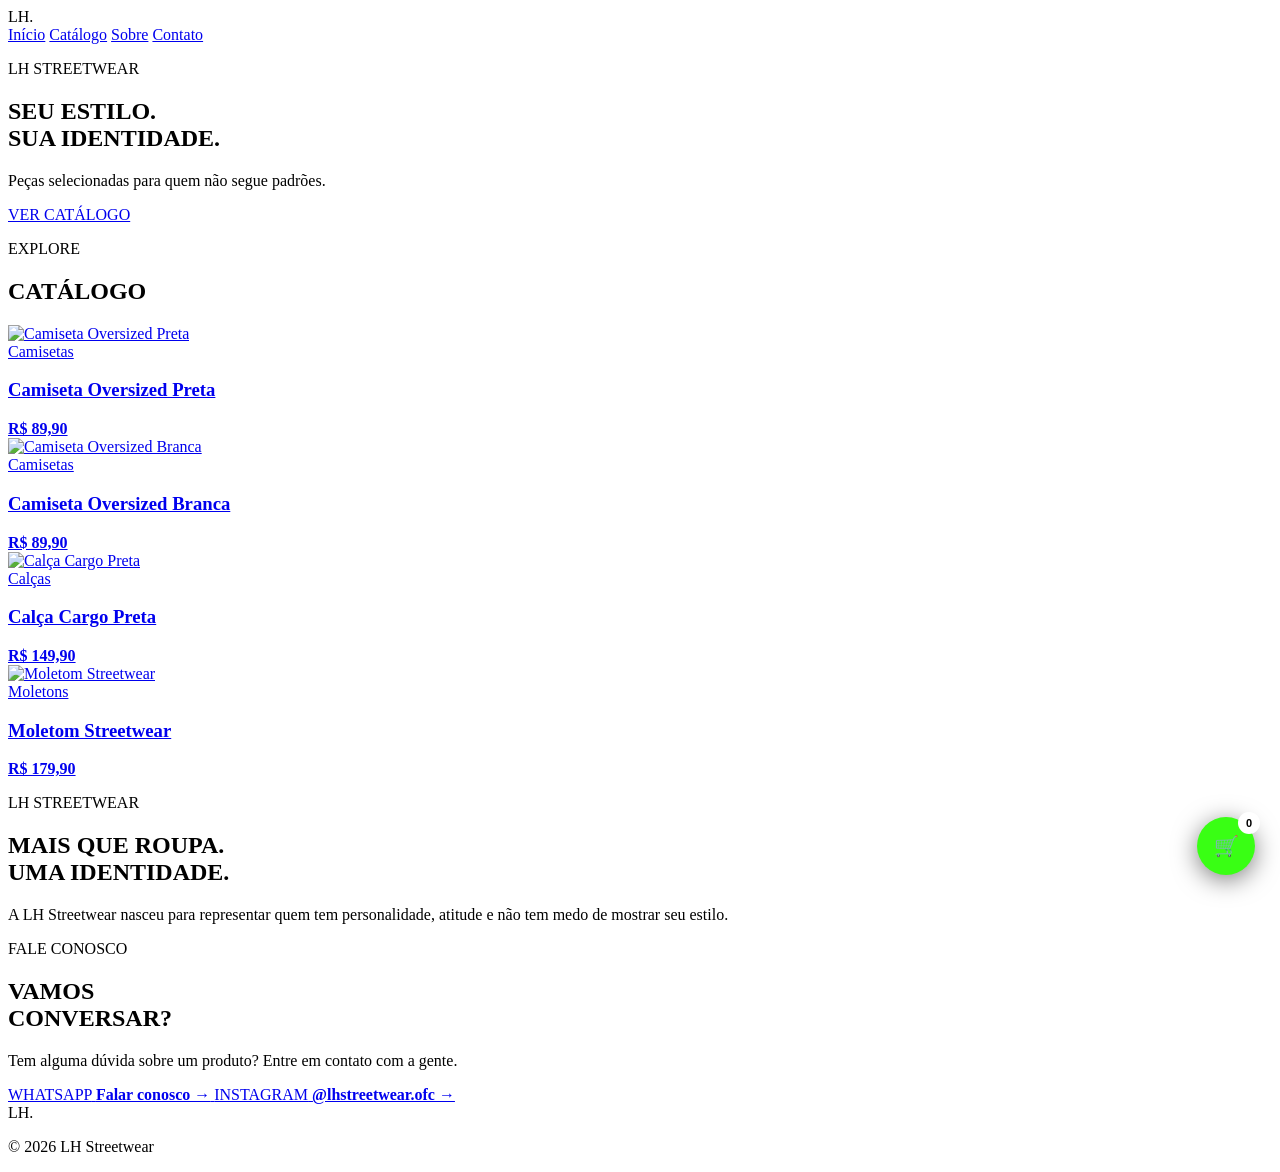
==== index.html @ bffe22a0 "feat: cria catalogo LH Streetwear" ====
<!DOCTYPE html>
<html lang="pt-BR">

<head>
    <meta charset="UTF-8">
    <meta name="viewport" content="width=device-width, initial-scale=1.0">

    <title>LH Streetwear</title>

    <link rel="stylesheet" href="css/style.css">
</head>

<body>

    <header class="header">

        <div class="logo">
            LH<span>.</span>
        </div>

        <nav class="menu">
            <a href="index.html">Início</a>
            <a href="#catalogo">Catálogo</a>
            <a href="#sobre">Sobre</a>
            <a href="#contato">Contato</a>
        </nav>

    </header>


    <main>

        <!-- HERO -->
        <section class="hero">

            <div class="hero-content">

                <p class="hero-subtitle">LH STREETWEAR</p>

                <h1>
                    SEU ESTILO.<br>
                    SUA IDENTIDADE.
                </h1>

                <p>
                    Peças selecionadas para quem não segue padrões.
                </p>

                <a href="#catalogo" class="btn">
                    VER CATÁLOGO
                </a>

            </div>

        </section>


        <!-- CATÁLOGO -->
        <section id="catalogo" class="catalogo">

            <div class="section-title">
                <p>EXPLORE</p>
                <h2>CATÁLOGO</h2>
            </div>

            <div id="produtos" class="produtos">
                <!-- Os produtos serão carregados pelo JavaScript -->
            </div>

        </section>


        <!-- SOBRE -->
        <section id="sobre" class="sobre">

            <div class="sobre-content">

                <p>LH STREETWEAR</p>

                <h2>
                    MAIS QUE ROUPA.<br>
                    UMA IDENTIDADE.
                </h2>

                <p>
                    A LH Streetwear nasceu para representar quem
                    tem personalidade, atitude e não tem medo de
                    mostrar seu estilo.
                </p>

            </div>

        </section>

    </main>

<!-- CONTATO -->

<section id="contato" class="contato">

    <div class="contato-content">

        <div class="contato-texto">

            <p class="contato-label">FALE CONOSCO</p>

            <h2>
                VAMOS<br>
                CONVERSAR?
            </h2>

            <p>
                Tem alguma dúvida sobre um produto?
                Entre em contato com a gente.
            </p>

        </div>


       <div class="contato-links">

    <a
        href="https://wa.me/5511987524040"
        target="_blank"
        class="contato-item"
    >
        <span>WHATSAPP</span>
        <strong>Falar conosco →</strong>
    </a>

    <a
        href="https://instagram.com/lhstreetwear.ofc"
        target="_blank"
        class="contato-item"
    >
        <span>INSTAGRAM</span>
        <strong>@lhstreetwear.ofc →</strong>
    </a>

    </a>

</div>

    </div>

</section>


<!-- FOOTER -->

<footer class="footer">

    <div class="footer-logo">
        LH<span>.</span>
    </div>

    <p>
        © 2026 LH Streetwear
    </p>

</footer>


    <script src="js/script.js"></script>

</body>

</html>
---- css/style.css ----
/* =========================
   CARRINHO
========================= */

.botao-carrinho {
    position: fixed;

    right: 25px;
    bottom: 25px;

    width: 58px;
    height: 58px;

    border: none;

    background: #39ff14;
    color: #000;

    border-radius: 50%;

    font-size: 20px;

    cursor: pointer;

    z-index: 2000;

    box-shadow: 0 5px 25px rgba(0, 0, 0, 0.5);

    transition: 0.3s;
}

.botao-carrinho:hover {
    transform: scale(1.08);
    background: #fff;
}

#contador-carrinho {
    position: absolute;

    top: -5px;
    right: -5px;

    width: 22px;
    height: 22px;

    display: flex;
    align-items: center;
    justify-content: center;

    background: #fff;
    color: #000;

    border-radius: 50%;

    font-size: 11px;
    font-weight: 900;
}


/* OVERLAY */

.carrinho-overlay {
    position: fixed;

    inset: 0;

    background: rgba(0, 0, 0, 0.75);

    opacity: 0;
    visibility: hidden;

    transition: 0.3s;

    z-index: 3000;
}

.carrinho-overlay.ativo {
    opacity: 1;
    visibility: visible;
}


/* CARRINHO */

.carrinho {
    position: absolute;

    top: 0;
    right: 0;

    width: 430px;
    max-width: 100%;

    height: 100%;

    background: #0b0b0b;

    border-left: 1px solid #222;

    display: flex;
    flex-direction: column;

    transform: translateX(100%);

    transition: 0.35s;
}

.carrinho-overlay.ativo .carrinho {
    transform: translateX(0);
}


/* HEADER */

.carrinho-header {
    padding: 25px;

    display: flex;
    align-items: flex-start;
    justify-content: space-between;

    border-bottom: 1px solid #222;
}

.carrinho-label {
    color: #39ff14;

    font-size: 9px;
    font-weight: 800;

    letter-spacing: 2px;
}

.carrinho-header h2 {
    margin-top: 5px;

    font-size: 25px;

    letter-spacing: -1px;
}

.fechar-carrinho {
    width: 35px;
    height: 35px;

    border: 1px solid #333;

    background: transparent;
    color: #fff;

    font-size: 25px;

    cursor: pointer;

    transition: 0.3s;
}

.fechar-carrinho:hover {
    background: #39ff14;
    color: #000;
}


/* ITENS */

.carrinho-itens {
    flex: 1;

    overflow-y: auto;

    padding: 20px;
}

.item-carrinho {
    position: relative;

    display: flex;

    gap: 15px;

    padding: 15px 0;

    border-bottom: 1px solid #222;
}

.item-carrinho img {
    width: 80px;
    height: 80px;

    object-fit: cover;

    background: #151515;
}

.item-carrinho-info {
    flex: 1;
}

.item-carrinho-info h3 {
    font-size: 13px;

    margin-bottom: 6px;

    padding-right: 20px;
}

.item-carrinho-info span {
    display: block;

    color: #777;

    font-size: 11px;

    margin-bottom: 7px;
}

.item-carrinho-info strong {
    font-size: 13px;
}


/* QUANTIDADE */

.controle-quantidade {
    display: flex;

    align-items: center;

    gap: 12px;

    margin-top: 12px;
}

.controle-quantidade button {
    width: 25px;
    height: 25px;

    border: 1px solid #333;

    background: transparent;
    color: #fff;

    cursor: pointer;
}

.controle-quantidade button:hover {
    border-color: #39ff14;
    color: #39ff14;
}

.controle-quantidade span {
    margin: 0;

    color: #fff;
}


/* REMOVER */

.remover-item {
    position: absolute;

    top: 15px;
    right: 0;

    border: none;

    background: transparent;
    color: #666;

    font-size: 20px;

    cursor: pointer;
}

.remover-item:hover {
    color: #ff4444;
}


/* VAZIO */

.carrinho-vazio {
    height: 100%;

    display: flex;

    flex-direction: column;

    justify-content: center;
    align-items: center;

    text-align: center;
}

.carrinho-vazio-icon {
    font-size: 40px;

    margin-bottom: 20px;
}

.carrinho-vazio h3 {
    font-size: 18px;

    margin-bottom: 10px;
}

.carrinho-vazio p {
    color: #777;

    font-size: 13px;
}


/* FOOTER */

.carrinho-footer {
    padding: 20px;

    border-top: 1px solid #222;
}

.carrinho-total {
    display: flex;

    justify-content: space-between;
    align-items: center;

    margin-bottom: 18px;
}

.carrinho-total span {
    color: #777;

    font-size: 10px;
    font-weight: 800;

    letter-spacing: 2px;
}

.carrinho-total strong {
    font-size: 20px;
}


/* BOTÃO FINALIZAR */

.btn-finalizar {
    width: 100%;

    border: none;

    cursor: pointer;

    font-family: inherit;
}

.limpar-carrinho {
    width: 100%;

    margin-top: 12px;

    padding: 10px;

    border: none;

    background: transparent;
    color: #666;

    font-size: 11px;

    cursor: pointer;
}

.limpar-carrinho:hover {
    color: #fff;
}


/* =========================
   SELEÇÃO DE PRODUTO
========================= */

.selecao-produto {
    margin-bottom: 25px;
}

.selecao-produto label {
    display: block;

    margin-bottom: 10px;

    color: #777;

    font-size: 10px;
    font-weight: 800;

    letter-spacing: 2px;
}

.tamanhos {
    display: flex;

    gap: 8px;

    margin-bottom: 25px;
}

.tamanho {
    width: 48px;
    height: 45px;

    border: 1px solid #333;

    background: transparent;
    color: #fff;

    font-family: inherit;
    font-weight: 700;

    cursor: pointer;

    transition: 0.3s;
}

.tamanho:hover,
.tamanho.selecionado {
    background: #39ff14;
    border-color: #39ff14;

    color: #000;
}


/* QUANTIDADE DO PRODUTO */

.quantidade-produto {
    display: flex;

    align-items: center;

    width: fit-content;

    border: 1px solid #333;
}

.quantidade-produto button {
    width: 40px;
    height: 40px;

    border: none;

    background: transparent;
    color: #fff;

    font-size: 18px;

    cursor: pointer;
}

.quantidade-produto button:hover {
    color: #39ff14;
}

.quantidade-produto span {
    width: 40px;

    text-align: center;

    font-size: 14px;
}


/* COMPRAR AGORA */

.btn-comprar-agora {
    width: 100%;

    margin-top: 10px;

    padding: 15px;

    border: 1px solid #333;

    background: transparent;
    color: #fff;

    font-family: inherit;

    font-size: 11px;
    font-weight: 800;

    letter-spacing: 1px;

    cursor: pointer;

    transition: 0.3s;
}

.btn-comprar-agora:hover {
    border-color: #39ff14;

    color: #39ff14;
}


/* =========================
   CARRINHO CELULAR
========================= */

@media (max-width: 700px) {

    .botao-carrinho {
        right: 18px;
        bottom: 18px;
    }

    .carrinho {
        width: 100%;
    }

    .carrinho-header {
        padding: 20px;
    }

    .carrinho-itens {
        padding: 15px;
    }

    .carrinho-footer {
        padding: 15px;
    }

}
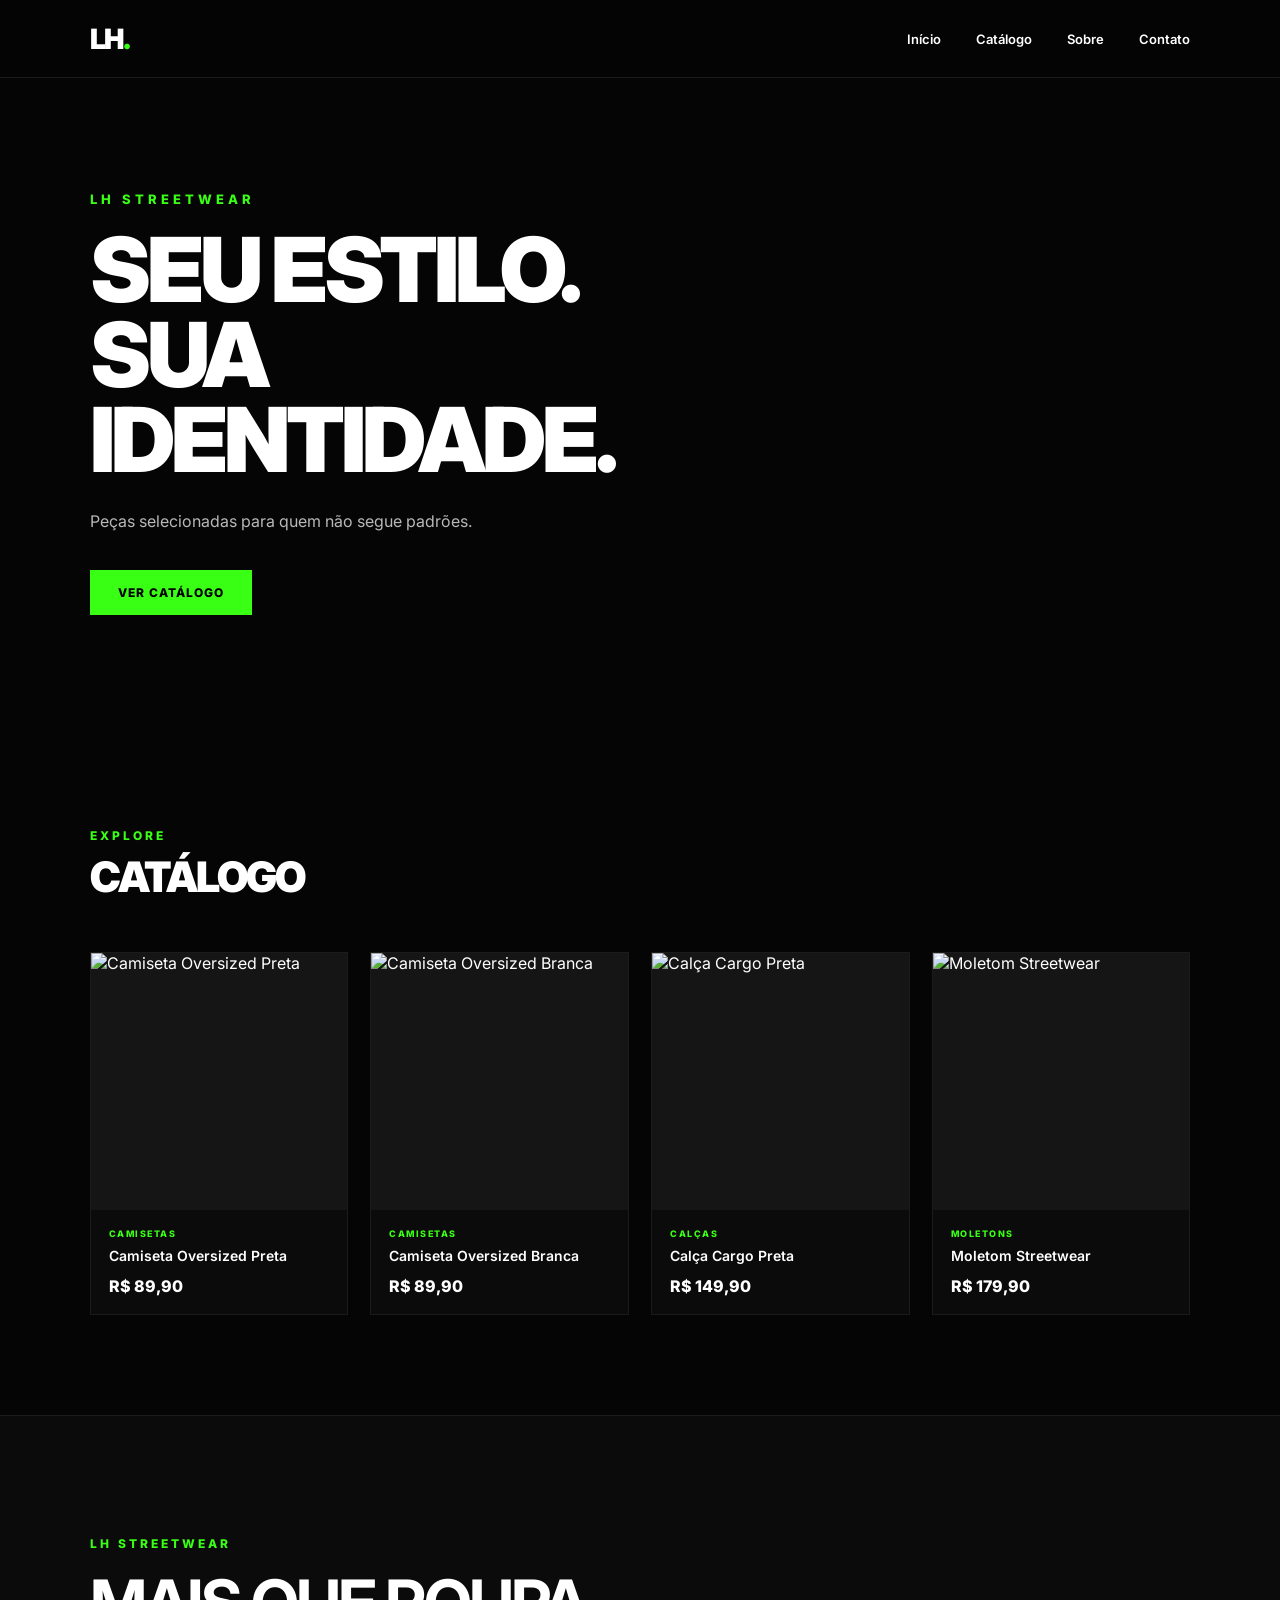
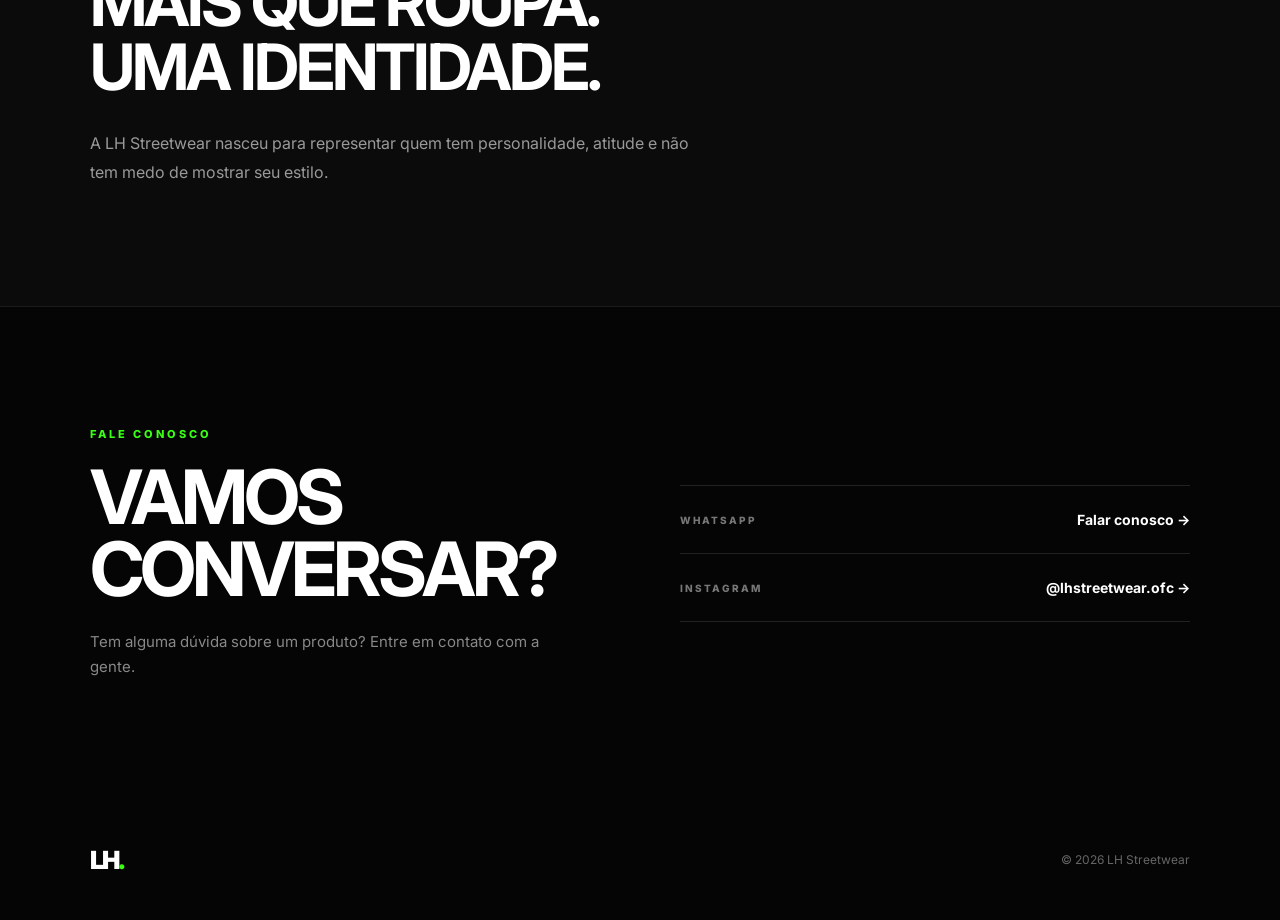
==== commit b52448fe: "feat: restaura estilos e scripts do catalogo" ====
--- a/index.html
+++ b/index.html
@@ -137,8 +137,6 @@
         <strong>@lhstreetwear.ofc →</strong>
     </a>
 
-    </a>
-
 </div>
 
     </div>
--- a/css/style.css
+++ b/css/style.css
@@ -1,534 +1,913 @@
-/* =========================
-   CARRINHO
-========================= */
-
-.botao-carrinho {
-    position: fixed;
-
-    right: 25px;
-    bottom: 25px;
-
-    width: 58px;
-    height: 58px;
-
-    border: none;
+@import url('https://fonts.googleapis.com/css2?family=Inter:wght@400;500;600;700;800;900&display=swap');
+
+* {
+    margin: 0;
+    padding: 0;
+    box-sizing: border-box;
+}
+
+html {
+    scroll-behavior: smooth;
+}
+
+body {
+    font-family: 'Inter', sans-serif;
+    background: #050505;
+    color: #fff;
+    overflow-x: hidden;
+}
+
+a {
+    text-decoration: none;
+    color: inherit;
+}
+
+/* =========================
+   HEADER
+========================= */
+
+.header {
+    width: 100%;
+    height: 78px;
+    padding: 0 7%;
+
+    display: flex;
+    align-items: center;
+    justify-content: space-between;
+
+    background: rgba(5, 5, 5, 0.96);
+    border-bottom: 1px solid #1b1b1b;
+
+    position: sticky;
+    top: 0;
+    z-index: 1000;
+}
+
+.logo {
+    font-size: 28px;
+    font-weight: 900;
+    letter-spacing: -2px;
+}
+
+.logo span,
+.footer-logo span {
+    color: #39ff14;
+}
+
+.menu {
+    display: flex;
+    align-items: center;
+    gap: 35px;
+}
+
+.menu a {
+    position: relative;
+
+    color: #fff;
+    font-size: 13px;
+    font-weight: 600;
+
+    transition: 0.3s;
+}
+
+.menu a::after {
+    content: "";
+
+    position: absolute;
+    left: 0;
+    bottom: -7px;
+
+    width: 0;
+    height: 2px;
+
+    background: #39ff14;
+
+    transition: 0.3s;
+}
+
+.menu a:hover {
+    color: #39ff14;
+}
+
+.menu a:hover::after {
+    width: 100%;
+}
+
+/* =========================
+   HERO
+========================= */
+
+.hero {
+    min-height: 650px;
+
+    display: flex;
+    align-items: center;
+
+    padding: 80px 7%;
+
+    background:
+        linear-gradient(
+            90deg,
+            #050505 0%,
+            rgba(5, 5, 5, 0.9) 40%,
+            rgba(5, 5, 5, 0.35) 100%
+        ),
+        url("../imagens/banner.jpg");
+
+    background-size: cover;
+    background-position: center;
+}
+
+.hero-content {
+    max-width: 680px;
+}
+
+.hero-subtitle {
+    color: #39ff14;
+
+    font-size: 13px;
+    font-weight: 800;
+
+    letter-spacing: 4px;
+
+    margin-bottom: 20px;
+}
+
+.hero h1 {
+    font-size: clamp(45px, 7vw, 90px);
+
+    line-height: 0.95;
+
+    font-weight: 900;
+
+    letter-spacing: -4px;
+
+    margin-bottom: 25px;
+}
+
+.hero-content > p:not(.hero-subtitle) {
+    max-width: 500px;
+
+    color: #b8b8b8;
+
+    font-size: 16px;
+    line-height: 1.7;
+
+    margin-bottom: 35px;
+}
+
+/* =========================
+   BOTÃO
+========================= */
+
+.btn {
+    display: inline-block;
+
+    padding: 15px 28px;
 
     background: #39ff14;
     color: #000;
 
-    border-radius: 50%;
-
-    font-size: 20px;
-
-    cursor: pointer;
-
-    z-index: 2000;
-
-    box-shadow: 0 5px 25px rgba(0, 0, 0, 0.5);
+    font-size: 12px;
+    font-weight: 800;
+
+    letter-spacing: 1px;
 
     transition: 0.3s;
 }
 
-.botao-carrinho:hover {
-    transform: scale(1.08);
+.btn:hover {
     background: #fff;
-}
-
-#contador-carrinho {
-    position: absolute;
-
-    top: -5px;
-    right: -5px;
-
-    width: 22px;
-    height: 22px;
+    transform: translateY(-2px);
+}
+
+/* =========================
+   CATÁLOGO
+========================= */
+
+.catalogo {
+    padding: 100px 7%;
+}
+
+.section-title {
+    margin-bottom: 50px;
+}
+
+.section-title p {
+    color: #39ff14;
+
+    font-size: 12px;
+    font-weight: 800;
+
+    letter-spacing: 3px;
+
+    margin-bottom: 8px;
+}
+
+.section-title h2 {
+    font-size: 42px;
+
+    font-weight: 900;
+
+    letter-spacing: -2px;
+}
+
+.produtos {
+    display: grid;
+
+    grid-template-columns: repeat(4, 1fr);
+
+    gap: 22px;
+}
+
+/* =========================
+   SOBRE
+========================= */
+
+.sobre {
+    padding: 120px 7%;
+
+    background: #0b0b0b;
+
+    border-top: 1px solid #1b1b1b;
+    border-bottom: 1px solid #1b1b1b;
+}
+
+.sobre-content {
+    max-width: 750px;
+}
+
+.sobre-content > p:first-child {
+    color: #39ff14;
+
+    font-size: 12px;
+    font-weight: 800;
+
+    letter-spacing: 3px;
+
+    margin-bottom: 20px;
+}
+
+.sobre h2 {
+    font-size: clamp(35px, 5vw, 65px);
+
+    line-height: 1;
+
+    letter-spacing: -3px;
+
+    margin-bottom: 30px;
+}
+
+.sobre-content > p:last-child {
+    max-width: 600px;
+
+    color: #999;
+
+    font-size: 16px;
+    line-height: 1.8;
+}
+
+/* =========================
+   FOOTER
+========================= */
+
+.footer {
+    padding: 45px 7%;
 
     display: flex;
     align-items: center;
-    justify-content: center;
-
-    background: #fff;
-    color: #000;
-
-    border-radius: 50%;
-
-    font-size: 11px;
+    justify-content: space-between;
+
+    background: #050505;
+}
+
+.footer-logo {
+    font-size: 25px;
     font-weight: 900;
-}
-
-
-/* OVERLAY */
-
-.carrinho-overlay {
-    position: fixed;
-
-    inset: 0;
-
-    background: rgba(0, 0, 0, 0.75);
-
-    opacity: 0;
-    visibility: hidden;
+    letter-spacing: -2px;
+}
+
+.footer p {
+    color: #666;
+
+    font-size: 12px;
+}
+
+/* =========================
+   TABLET
+========================= */
+
+@media (max-width: 1000px) {
+
+    .header {
+        padding: 0 5%;
+    }
+
+    .hero {
+        padding: 80px 5%;
+    }
+
+    .catalogo {
+        padding: 80px 5%;
+    }
+
+    .produtos {
+        grid-template-columns: repeat(3, 1fr);
+    }
+
+    .sobre {
+        padding: 90px 5%;
+    }
+
+    .footer {
+        padding: 40px 5%;
+    }
+}
+
+/* =========================
+   CELULAR
+========================= */
+
+@media (max-width: 700px) {
+
+    /* HEADER */
+
+    .header {
+        height: auto;
+        min-height: 70px;
+
+        padding: 18px 5%;
+
+        flex-direction: column;
+        gap: 15px;
+    }
+
+    .logo {
+        font-size: 25px;
+    }
+
+    .menu {
+        width: 100%;
+
+        justify-content: center;
+
+        gap: 20px;
+    }
+
+    .menu a {
+        font-size: 11px;
+    }
+
+    /* HERO */
+
+    .hero {
+        min-height: 600px;
+
+        padding: 70px 6%;
+
+        background:
+            linear-gradient(
+                90deg,
+                rgba(5, 5, 5, 0.92),
+                rgba(5, 5, 5, 0.65)
+            ),
+            url("../imagens/banner.jpg");
+
+        background-position: center;
+    }
+
+    .hero-content {
+        width: 100%;
+    }
+
+    .hero-subtitle {
+        font-size: 11px;
+
+        letter-spacing: 3px;
+    }
+
+    .hero h1 {
+        font-size: clamp(42px, 13vw, 65px);
+
+        letter-spacing: -3px;
+    }
+
+    .hero-content > p:not(.hero-subtitle) {
+        font-size: 14px;
+
+        line-height: 1.6;
+    }
+
+    .btn {
+        width: 100%;
+
+        text-align: center;
+
+        padding: 17px 20px;
+    }
+
+    /* CATÁLOGO */
+
+    .catalogo {
+        padding: 70px 5%;
+    }
+
+    .section-title {
+        margin-bottom: 30px;
+    }
+
+    .section-title h2 {
+        font-size: 34px;
+    }
+
+    .produtos {
+        grid-template-columns: repeat(2, 1fr);
+
+        gap: 12px;
+    }
+
+    /* SOBRE */
+
+    .sobre {
+        padding: 80px 6%;
+    }
+
+    .sobre h2 {
+        font-size: 38px;
+
+        letter-spacing: -2px;
+    }
+
+    .sobre-content > p:last-child {
+        font-size: 14px;
+    }
+
+    /* FOOTER */
+
+    .footer {
+        padding: 35px 5%;
+
+        flex-direction: column;
+
+        gap: 15px;
+
+        text-align: center;
+    }
+}
+
+/* =========================
+   CELULAR PEQUENO
+========================= */
+
+@media (max-width: 400px) {
+
+    .header {
+        padding: 15px 4%;
+    }
+
+    .menu {
+        gap: 12px;
+    }
+
+    .menu a {
+        font-size: 9px;
+    }
+
+    .hero {
+        min-height: 560px;
+
+        padding: 60px 5%;
+    }
+
+    .hero h1 {
+        font-size: 40px;
+    }
+
+    .hero-content > p:not(.hero-subtitle) {
+        font-size: 13px;
+    }
+
+    .catalogo {
+        padding: 60px 4%;
+    }
+
+    .produtos {
+        gap: 10px;
+    }
+
+    .section-title h2 {
+        font-size: 30px;
+    }
+}
+
+/* =========================
+   CARDS DE PRODUTOS
+========================= */
+
+.produto-card {
+    background: #0b0b0b;
+
+    border: 1px solid #1b1b1b;
+
+    overflow: hidden;
 
     transition: 0.3s;
-
-    z-index: 3000;
-}
-
-.carrinho-overlay.ativo {
-    opacity: 1;
-    visibility: visible;
-}
-
-
-/* CARRINHO */
-
-.carrinho {
-    position: absolute;
-
-    top: 0;
-    right: 0;
-
-    width: 430px;
-    max-width: 100%;
-
+}
+
+.produto-card:hover {
+    transform: translateY(-5px);
+
+    border-color: #39ff14;
+}
+
+.produto-link {
+    display: block;
+}
+
+.produto-imagem {
+    width: 100%;
+    aspect-ratio: 1 / 1;
+
+    background: #151515;
+
+    overflow: hidden;
+}
+
+.produto-imagem img {
+    width: 100%;
     height: 100%;
 
-    background: #0b0b0b;
-
-    border-left: 1px solid #222;
-
-    display: flex;
-    flex-direction: column;
-
-    transform: translateX(100%);
-
-    transition: 0.35s;
-}
-
-.carrinho-overlay.ativo .carrinho {
-    transform: translateX(0);
-}
-
-
-/* HEADER */
-
-.carrinho-header {
-    padding: 25px;
-
-    display: flex;
-    align-items: flex-start;
-    justify-content: space-between;
-
-    border-bottom: 1px solid #222;
-}
-
-.carrinho-label {
+    object-fit: cover;
+
+    display: block;
+
+    transition: 0.5s;
+}
+
+.produto-card:hover .produto-imagem img {
+    transform: scale(1.05);
+}
+
+.produto-info {
+    padding: 18px;
+}
+
+.produto-categoria {
+    display: block;
+
     color: #39ff14;
 
     font-size: 9px;
     font-weight: 800;
 
+    text-transform: uppercase;
+
+    letter-spacing: 1.5px;
+
+    margin-bottom: 8px;
+}
+
+.produto-info h3 {
+    color: #fff;
+
+    font-size: 14px;
+    font-weight: 600;
+
+    margin-bottom: 12px;
+}
+
+.produto-info strong {
+    color: #fff;
+
+    font-size: 16px;
+    font-weight: 800;
+}
+
+@media (max-width: 700px) {
+
+    .produto-info {
+        padding: 13px;
+    }
+
+    .produto-info h3 {
+        font-size: 12px;
+    }
+
+    .produto-info strong {
+        font-size: 14px;
+    }
+
+    .produto-categoria {
+        font-size: 8px;
+    }
+}
+
+/* =========================
+   PÁGINA DO PRODUTO
+========================= */
+
+.pagina-produto {
+    min-height: calc(100vh - 158px);
+
+    padding: 100px 7%;
+}
+
+.produto-detalhes {
+    max-width: 1200px;
+
+    margin: 0 auto;
+
+    display: grid;
+
+    grid-template-columns: 1fr 1fr;
+
+    gap: 70px;
+
+    align-items: center;
+}
+
+.produto-detalhes-imagem {
+    width: 100%;
+
+    aspect-ratio: 1 / 1;
+
+    background: #111;
+
+    overflow: hidden;
+}
+
+.produto-detalhes-imagem img {
+    width: 100%;
+    height: 100%;
+
+    object-fit: cover;
+
+    display: block;
+}
+
+.produto-detalhes-info {
+    max-width: 500px;
+}
+
+.produto-detalhes-categoria {
+    display: block;
+
+    color: #39ff14;
+
+    font-size: 11px;
+    font-weight: 800;
+
     letter-spacing: 2px;
-}
-
-.carrinho-header h2 {
-    margin-top: 5px;
-
+    text-transform: uppercase;
+
+    margin-bottom: 15px;
+}
+
+.produto-detalhes-info h1 {
+    font-size: clamp(35px, 5vw, 60px);
+
+    line-height: 1;
+
+    letter-spacing: -3px;
+
+    margin-bottom: 25px;
+}
+
+.produto-detalhes-preco {
     font-size: 25px;
 
-    letter-spacing: -1px;
-}
-
-.fechar-carrinho {
-    width: 35px;
-    height: 35px;
-
-    border: 1px solid #333;
-
-    background: transparent;
+    font-weight: 800;
+
+    margin-bottom: 25px;
+}
+
+.produto-detalhes-descricao {
+    color: #999;
+
+    font-size: 15px;
+
+    line-height: 1.8;
+
+    margin-bottom: 35px;
+}
+
+.btn-whatsapp {
+    width: 100%;
+
+    text-align: center;
+}
+
+.voltar-catalogo {
+    display: block;
+
+    margin-top: 20px;
+
+    color: #777;
+
+    font-size: 12px;
+
+    transition: 0.3s;
+}
+
+.voltar-catalogo:hover {
+    color: #39ff14;
+}
+
+.produto-nao-encontrado {
+    min-height: 500px;
+
+    display: flex;
+
+    flex-direction: column;
+
+    justify-content: center;
+
+    align-items: center;
+
+    gap: 25px;
+
+    text-align: center;
+}
+
+/* =========================
+   PRODUTO NO CELULAR
+========================= */
+
+@media (max-width: 700px) {
+
+    .pagina-produto {
+        padding: 50px 5%;
+    }
+
+    .produto-detalhes {
+        grid-template-columns: 1fr;
+
+        gap: 35px;
+    }
+
+    .produto-detalhes-info {
+        max-width: 100%;
+    }
+
+    .produto-detalhes-info h1 {
+        font-size: 38px;
+
+        letter-spacing: -2px;
+    }
+
+    .produto-detalhes-preco {
+        font-size: 22px;
+    }
+
+    .produto-detalhes-descricao {
+        font-size: 14px;
+    }
+}
+
+/* =========================
+   CONTATO
+========================= */
+
+.contato {
+    padding: 120px 7%;
+
+    background: #050505;
+}
+
+.contato-content {
+    max-width: 1200px;
+
+    margin: 0 auto;
+
+    display: grid;
+
+    grid-template-columns: 1fr 1fr;
+
+    gap: 80px;
+
+    align-items: center;
+}
+
+.contato-label {
+    color: #39ff14;
+
+    font-size: 11px;
+    font-weight: 800;
+
+    letter-spacing: 3px;
+
+    margin-bottom: 20px;
+}
+
+.contato h2 {
+    font-size: clamp(45px, 6vw, 75px);
+
+    line-height: 0.95;
+
+    letter-spacing: -4px;
+
+    margin-bottom: 25px;
+}
+
+.contato-texto > p:last-child {
+    max-width: 450px;
+
+    color: #888;
+
+    font-size: 15px;
+
+    line-height: 1.7;
+}
+
+.contato-links {
+    display: flex;
+
+    flex-direction: column;
+}
+
+.contato-item {
+    padding: 25px 0;
+
+    display: flex;
+
+    align-items: center;
+    justify-content: space-between;
+
+    border-bottom: 1px solid #222;
+
+    transition: 0.3s;
+}
+
+.contato-item:first-child {
+    border-top: 1px solid #222;
+}
+
+.contato-item span {
+    color: #777;
+
+    font-size: 10px;
+    font-weight: 800;
+
+    letter-spacing: 2px;
+}
+
+.contato-item strong {
     color: #fff;
 
-    font-size: 25px;
-
-    cursor: pointer;
+    font-size: 14px;
 
     transition: 0.3s;
 }
 
-.fechar-carrinho:hover {
+.contato-item:hover strong {
+    color: #39ff14;
+
+    transform: translateX(5px);
+}
+
+
+/* =========================
+   CONTATO - CELULAR
+========================= */
+
+@media (max-width: 700px) {
+
+    .contato {
+        padding: 80px 6%;
+    }
+
+    .contato-content {
+        grid-template-columns: 1fr;
+
+        gap: 50px;
+    }
+
+    .contato h2 {
+        font-size: 48px;
+
+        letter-spacing: -3px;
+    }
+
+    .contato-item {
+        padding: 22px 0;
+    }
+
+    .contato-item strong {
+        font-size: 12px;
+    }
+}
+
+.btn-whatsapp {
+    display: inline-block;
+    margin-top: 25px;
+    padding: 15px 25px;
     background: #39ff14;
     color: #000;
-}
-
-
-/* ITENS */
-
-.carrinho-itens {
-    flex: 1;
-
-    overflow-y: auto;
-
-    padding: 20px;
-}
-
-.item-carrinho {
-    position: relative;
-
-    display: flex;
-
-    gap: 15px;
-
-    padding: 15px 0;
-
-    border-bottom: 1px solid #222;
-}
-
-.item-carrinho img {
-    width: 80px;
-    height: 80px;
-
-    object-fit: cover;
-
-    background: #151515;
-}
-
-.item-carrinho-info {
-    flex: 1;
-}
-
-.item-carrinho-info h3 {
-    font-size: 13px;
-
-    margin-bottom: 6px;
-
-    padding-right: 20px;
-}
-
-.item-carrinho-info span {
-    display: block;
-
-    color: #777;
-
-    font-size: 11px;
-
-    margin-bottom: 7px;
-}
-
-.item-carrinho-info strong {
-    font-size: 13px;
-}
-
-
-/* QUANTIDADE */
-
-.controle-quantidade {
-    display: flex;
-
-    align-items: center;
-
-    gap: 12px;
-
-    margin-top: 12px;
-}
-
-.controle-quantidade button {
-    width: 25px;
-    height: 25px;
-
-    border: 1px solid #333;
-
-    background: transparent;
-    color: #fff;
-
-    cursor: pointer;
-}
-
-.controle-quantidade button:hover {
-    border-color: #39ff14;
-    color: #39ff14;
-}
-
-.controle-quantidade span {
-    margin: 0;
-
-    color: #fff;
-}
-
-
-/* REMOVER */
-
-.remover-item {
-    position: absolute;
-
-    top: 15px;
-    right: 0;
-
-    border: none;
-
-    background: transparent;
-    color: #666;
-
-    font-size: 20px;
-
-    cursor: pointer;
-}
-
-.remover-item:hover {
-    color: #ff4444;
-}
-
-
-/* VAZIO */
-
-.carrinho-vazio {
-    height: 100%;
-
-    display: flex;
-
-    flex-direction: column;
-
-    justify-content: center;
-    align-items: center;
-
-    text-align: center;
-}
-
-.carrinho-vazio-icon {
-    font-size: 40px;
-
-    margin-bottom: 20px;
-}
-
-.carrinho-vazio h3 {
-    font-size: 18px;
-
-    margin-bottom: 10px;
-}
-
-.carrinho-vazio p {
-    color: #777;
-
-    font-size: 13px;
-}
-
-
-/* FOOTER */
-
-.carrinho-footer {
-    padding: 20px;
-
-    border-top: 1px solid #222;
-}
-
-.carrinho-total {
-    display: flex;
-
-    justify-content: space-between;
-    align-items: center;
-
-    margin-bottom: 18px;
-}
-
-.carrinho-total span {
-    color: #777;
-
-    font-size: 10px;
-    font-weight: 800;
-
-    letter-spacing: 2px;
-}
-
-.carrinho-total strong {
-    font-size: 20px;
-}
-
-
-/* BOTÃO FINALIZAR */
-
-.btn-finalizar {
-    width: 100%;
-
-    border: none;
-
-    cursor: pointer;
-
-    font-family: inherit;
-}
-
-.limpar-carrinho {
-    width: 100%;
-
-    margin-top: 12px;
-
-    padding: 10px;
-
-    border: none;
-
-    background: transparent;
-    color: #666;
-
-    font-size: 11px;
-
-    cursor: pointer;
-}
-
-.limpar-carrinho:hover {
-    color: #fff;
-}
-
-
-/* =========================
-   SELEÇÃO DE PRODUTO
-========================= */
-
-.selecao-produto {
-    margin-bottom: 25px;
-}
-
-.selecao-produto label {
-    display: block;
-
-    margin-bottom: 10px;
-
-    color: #777;
-
-    font-size: 10px;
-    font-weight: 800;
-
-    letter-spacing: 2px;
-}
-
-.tamanhos {
-    display: flex;
-
-    gap: 8px;
-
-    margin-bottom: 25px;
-}
-
-.tamanho {
-    width: 48px;
-    height: 45px;
-
-    border: 1px solid #333;
-
-    background: transparent;
-    color: #fff;
-
-    font-family: inherit;
+    text-decoration: none;
     font-weight: 700;
-
-    cursor: pointer;
-
-    transition: 0.3s;
-}
-
-.tamanho:hover,
-.tamanho.selecionado {
-    background: #39ff14;
-    border-color: #39ff14;
-
-    color: #000;
-}
-
-
-/* QUANTIDADE DO PRODUTO */
-
-.quantidade-produto {
-    display: flex;
-
-    align-items: center;
-
-    width: fit-content;
-
-    border: 1px solid #333;
-}
-
-.quantidade-produto button {
-    width: 40px;
-    height: 40px;
-
-    border: none;
-
-    background: transparent;
-    color: #fff;
-
-    font-size: 18px;
-
-    cursor: pointer;
-}
-
-.quantidade-produto button:hover {
-    color: #39ff14;
-}
-
-.quantidade-produto span {
-    width: 40px;
-
-    text-align: center;
-
-    font-size: 14px;
-}
-
-
-/* COMPRAR AGORA */
-
-.btn-comprar-agora {
-    width: 100%;
-
-    margin-top: 10px;
-
-    padding: 15px;
-
-    border: 1px solid #333;
-
-    background: transparent;
-    color: #fff;
-
-    font-family: inherit;
-
-    font-size: 11px;
-    font-weight: 800;
-
-    letter-spacing: 1px;
-
-    cursor: pointer;
-
-    transition: 0.3s;
-}
-
-.btn-comprar-agora:hover {
-    border-color: #39ff14;
-
-    color: #39ff14;
-}
-
-
-/* =========================
-   CARRINHO CELULAR
-========================= */
-
-@media (max-width: 700px) {
-
-    .botao-carrinho {
-        right: 18px;
-        bottom: 18px;
-    }
-
-    .carrinho {
-        width: 100%;
-    }
-
-    .carrinho-header {
-        padding: 20px;
-    }
-
-    .carrinho-itens {
-        padding: 15px;
-    }
-
-    .carrinho-footer {
-        padding: 15px;
-    }
-
+    border-radius: 4px;
+}
+
+.btn-whatsapp:hover {
+    background: #ffffff;
 }
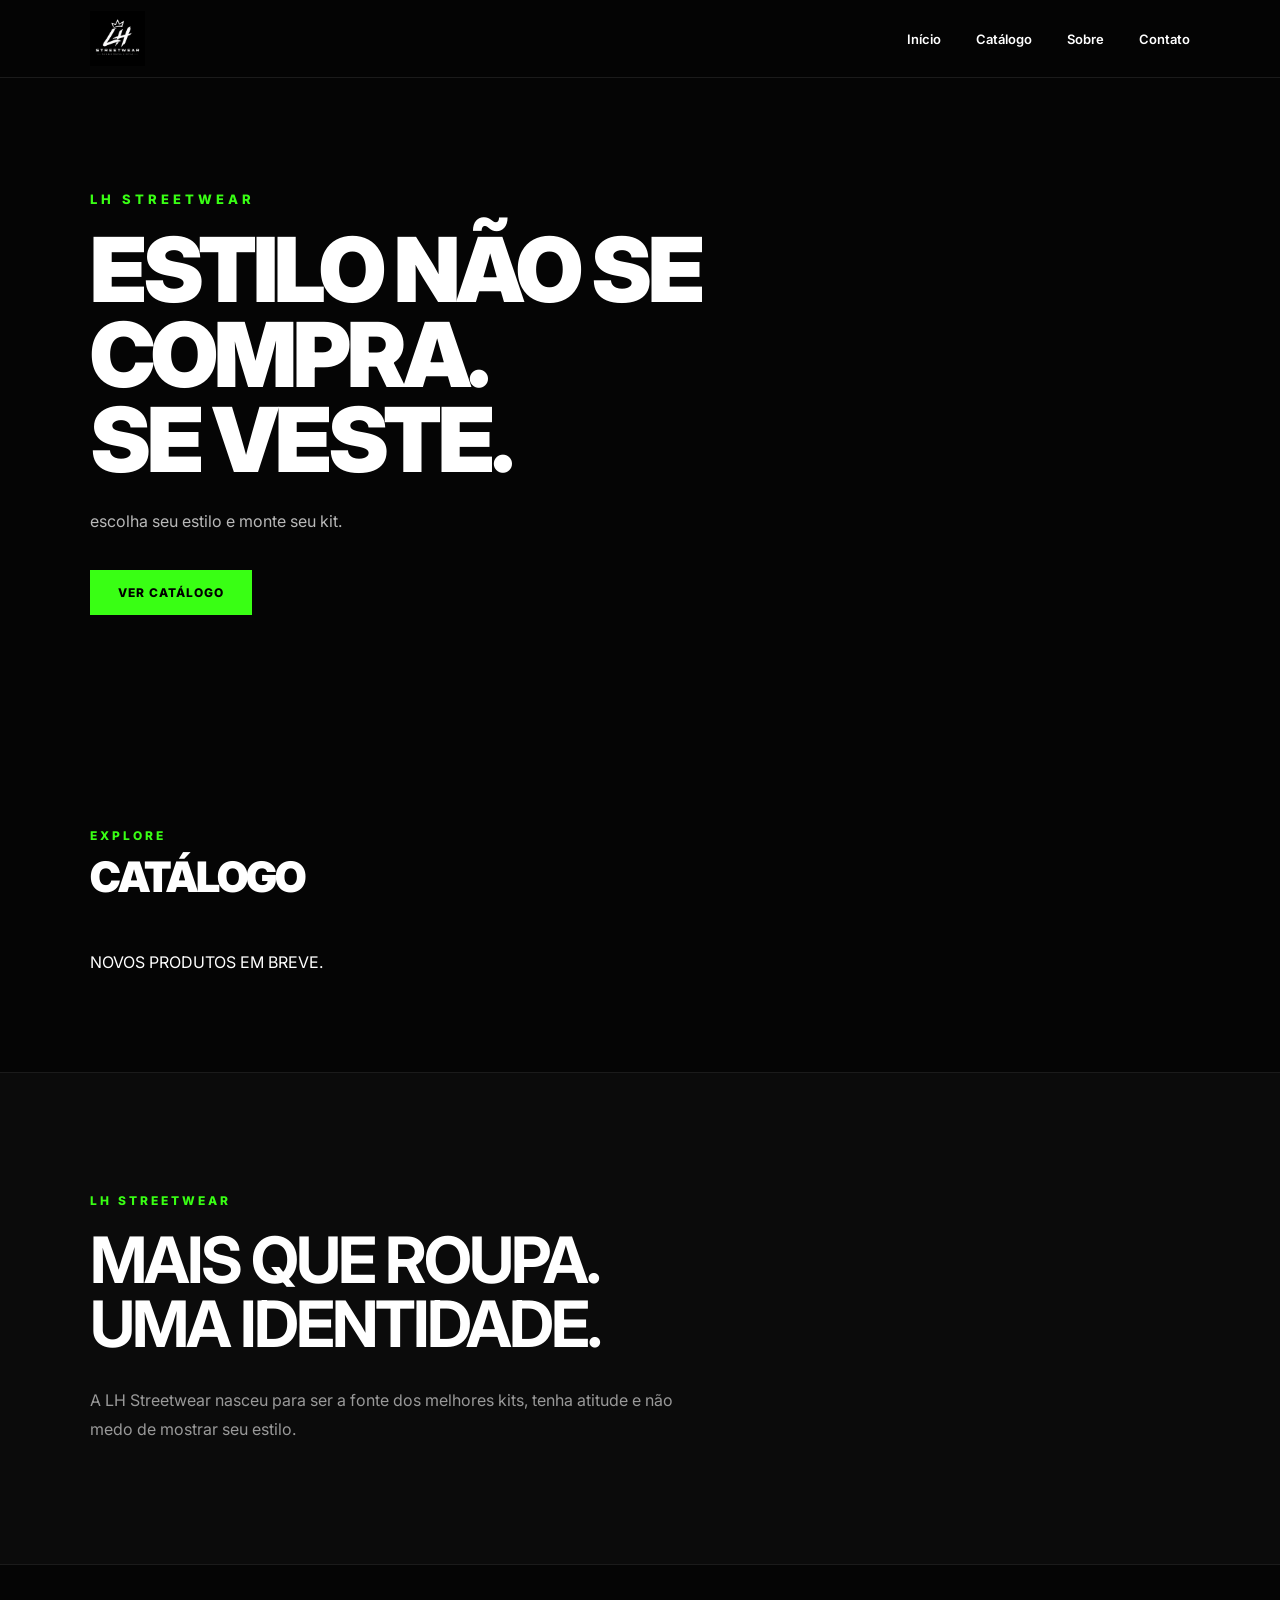
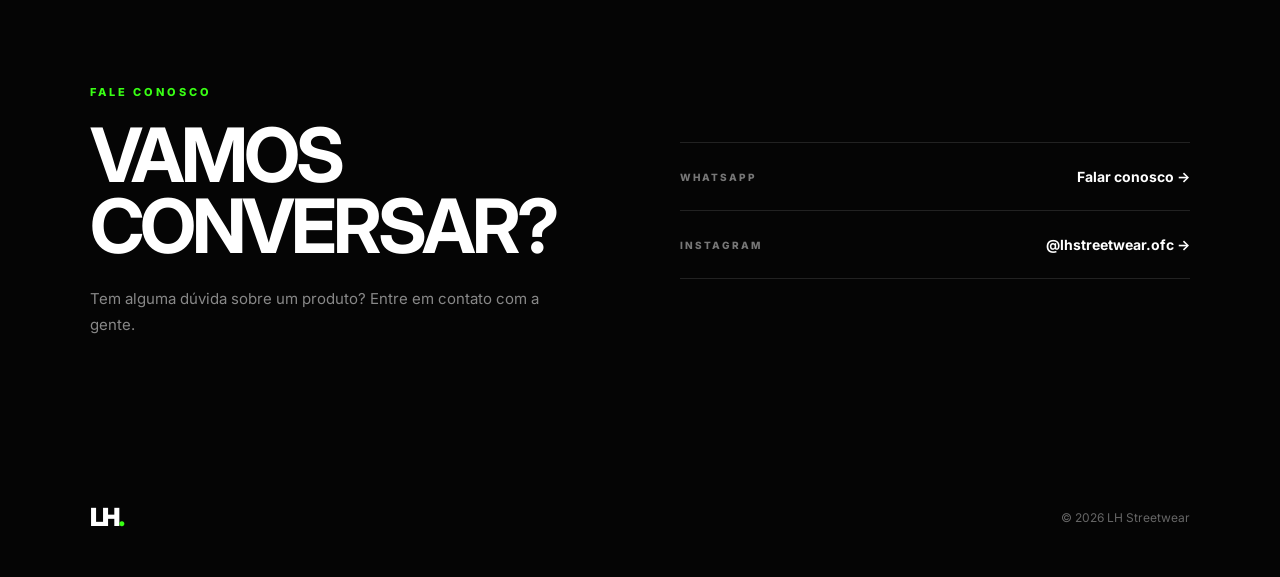
==== commit 4830868c: ""feat: atualiza o catalogo"" ====
--- a/index.html
+++ b/index.html
@@ -14,9 +14,9 @@
 
     <header class="header">
 
-        <div class="logo">
-            LH<span>.</span>
-        </div>
+        <a href="index.html" class="logo">
+    <img src="imagens/logo.lh.png" alt="LH Streetwear">
+</a>
 
         <nav class="menu">
             <a href="index.html">Início</a>
@@ -38,12 +38,12 @@
                 <p class="hero-subtitle">LH STREETWEAR</p>
 
                 <h1>
-                    SEU ESTILO.<br>
-                    SUA IDENTIDADE.
+                    ESTILO NÃO SE COMPRA.<br>
+                    SE VESTE.
                 </h1>
 
                 <p>
-                    Peças selecionadas para quem não segue padrões.
+                    escolha seu estilo e monte seu kit.
                 </p>
 
                 <a href="#catalogo" class="btn">
@@ -83,8 +83,7 @@
                 </h2>
 
                 <p>
-                    A LH Streetwear nasceu para representar quem
-                    tem personalidade, atitude e não tem medo de
+                    A LH Streetwear nasceu para ser a fonte dos melhores kits, tenha atitude e não medo de
                     mostrar seu estilo.
                 </p>
 
--- a/css/style.css
+++ b/css/style.css
@@ -43,10 +43,10 @@
     z-index: 1000;
 }
 
-.logo {
-    font-size: 28px;
-    font-weight: 900;
-    letter-spacing: -2px;
+.logo img {
+    width: 55px;
+    height: auto;
+    display: block;
 }
 
 .logo span,
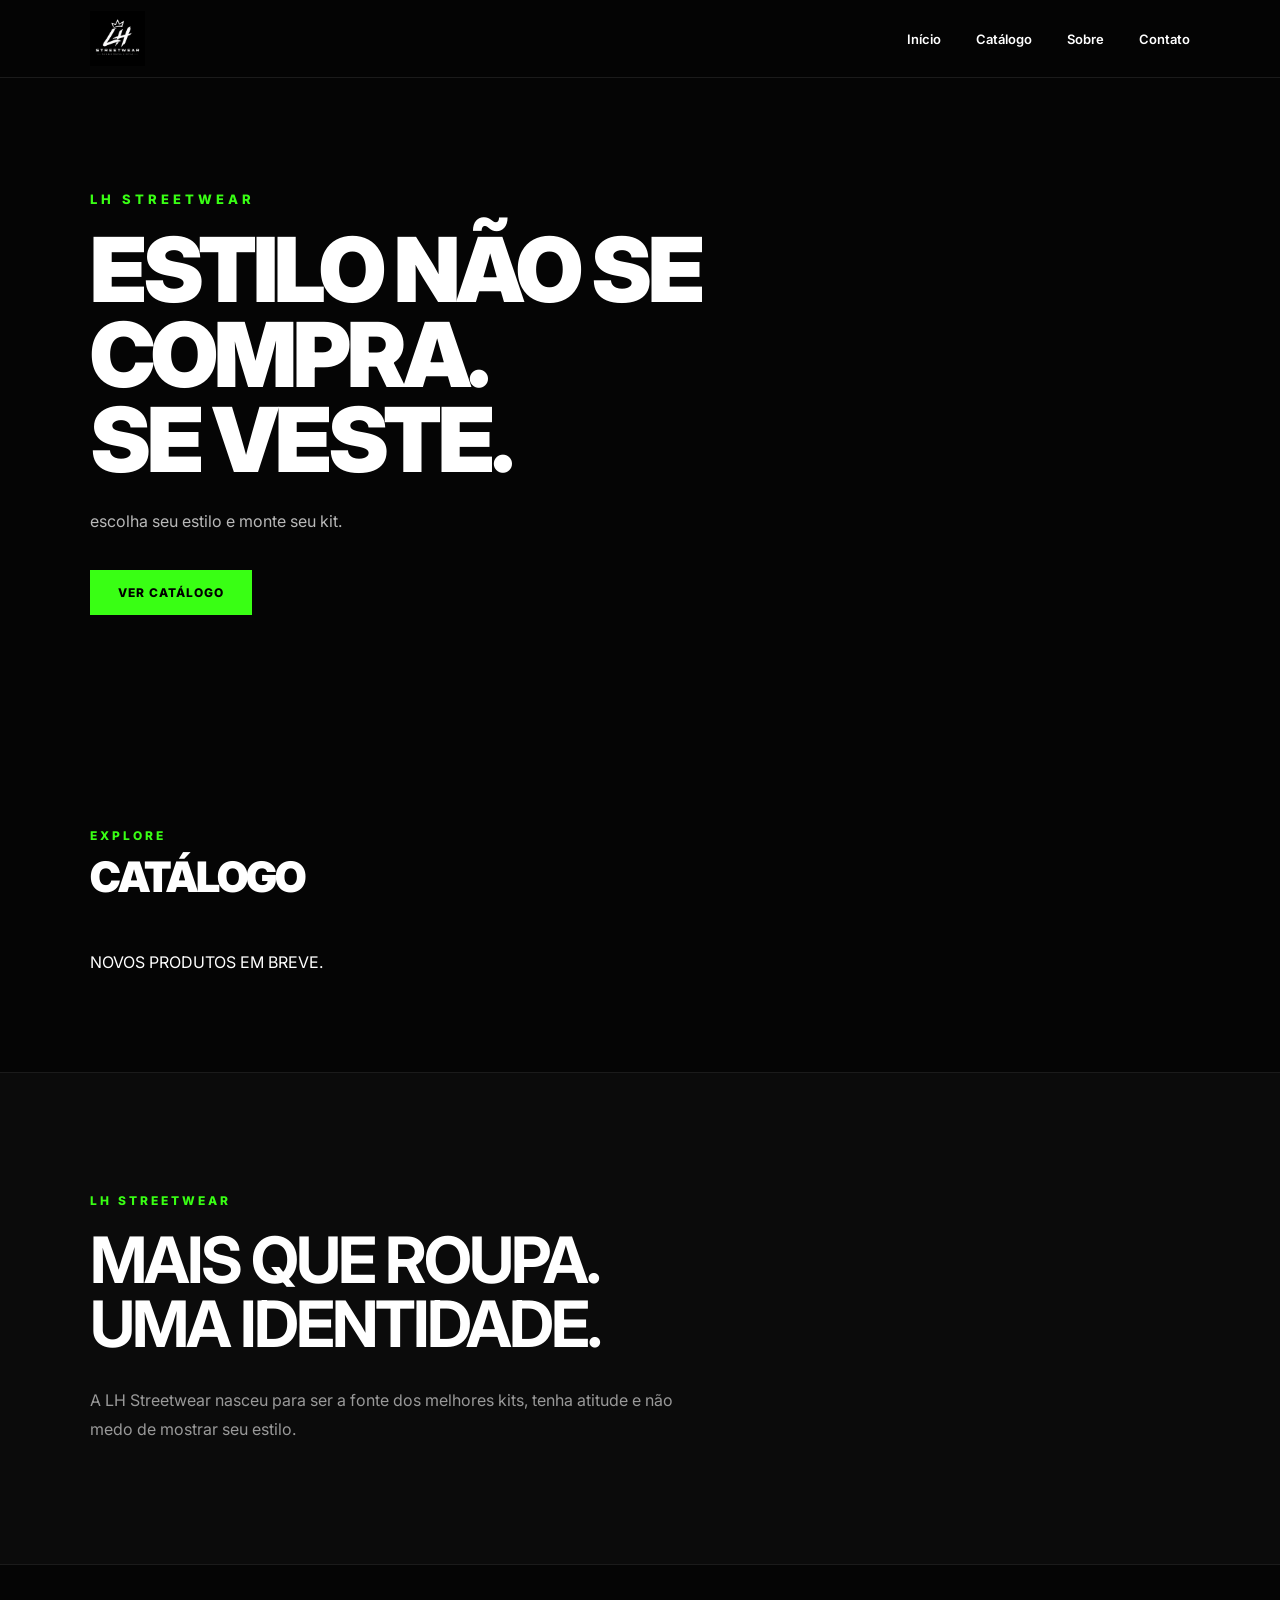
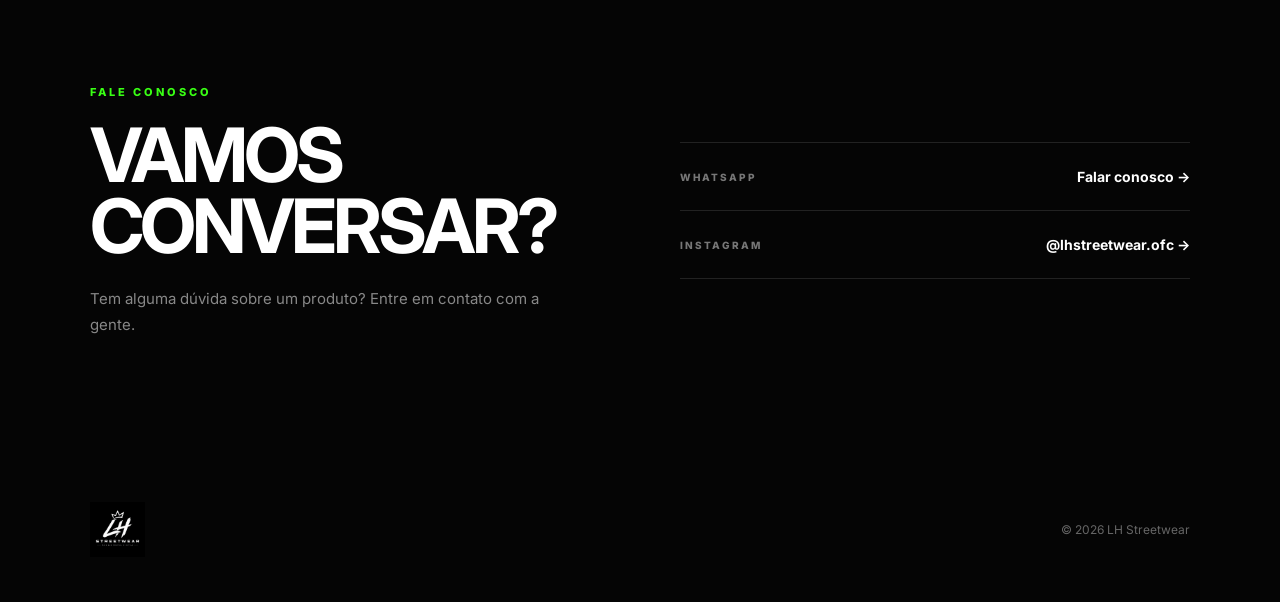
==== commit e5c9ce71: ""feat: adiciona a logo no rodapé"" ====
--- a/index.html
+++ b/index.html
@@ -147,9 +147,9 @@
 
 <footer class="footer">
 
-    <div class="footer-logo">
-        LH<span>.</span>
-    </div>
+    <a href="index.html" class="logo">
+    <img src="imagens/logo.lh.png" alt="LH Streetwear">
+</a>
 
     <p>
         © 2026 LH Streetwear
--- a/css/style.css
+++ b/css/style.css
@@ -355,8 +355,9 @@
     }
 
     .menu a {
-        font-size: 11px;
-    }
+    font-size: 15px;
+    font-weight: 600;
+}
 
     /* HERO */
 
@@ -470,9 +471,9 @@
     }
 
     .menu a {
-        font-size: 9px;
-    }
-
+    font-size: 13px;
+    font-weight: 600;
+}
     .hero {
         min-height: 560px;
 
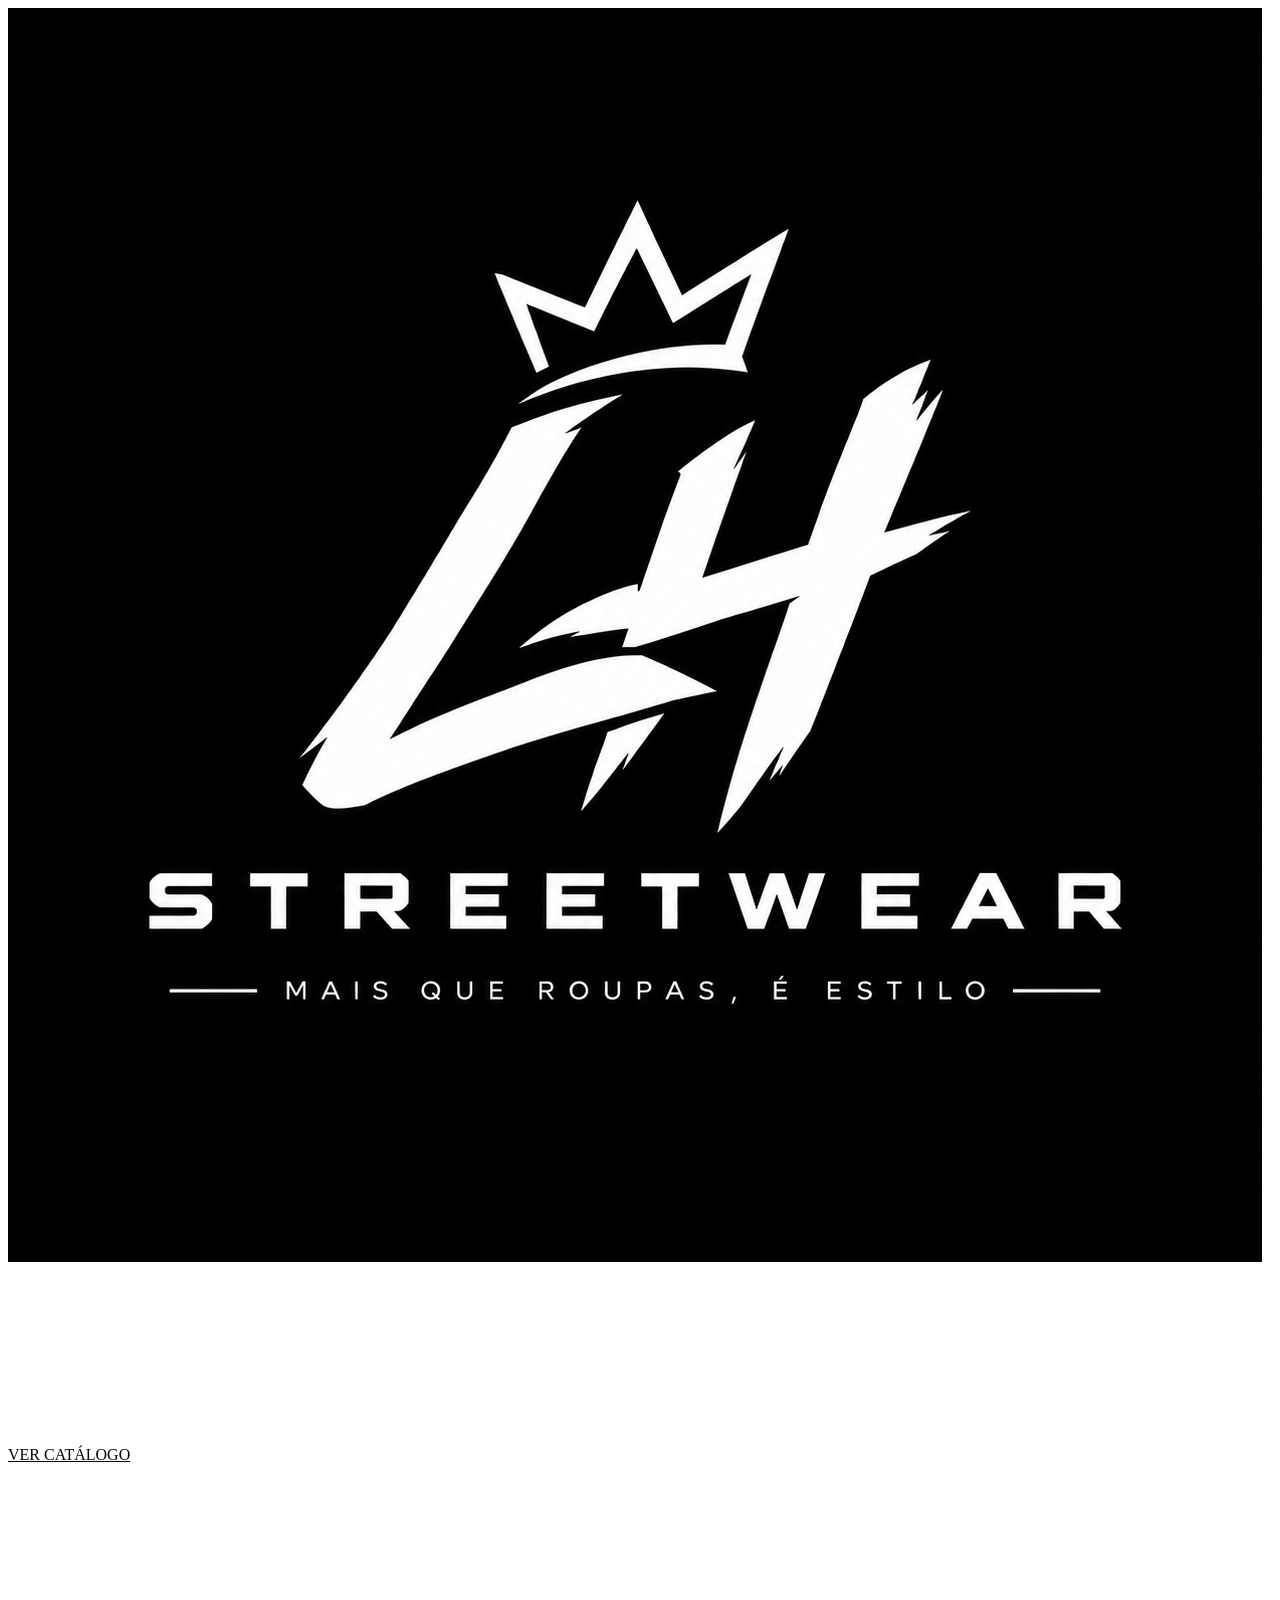
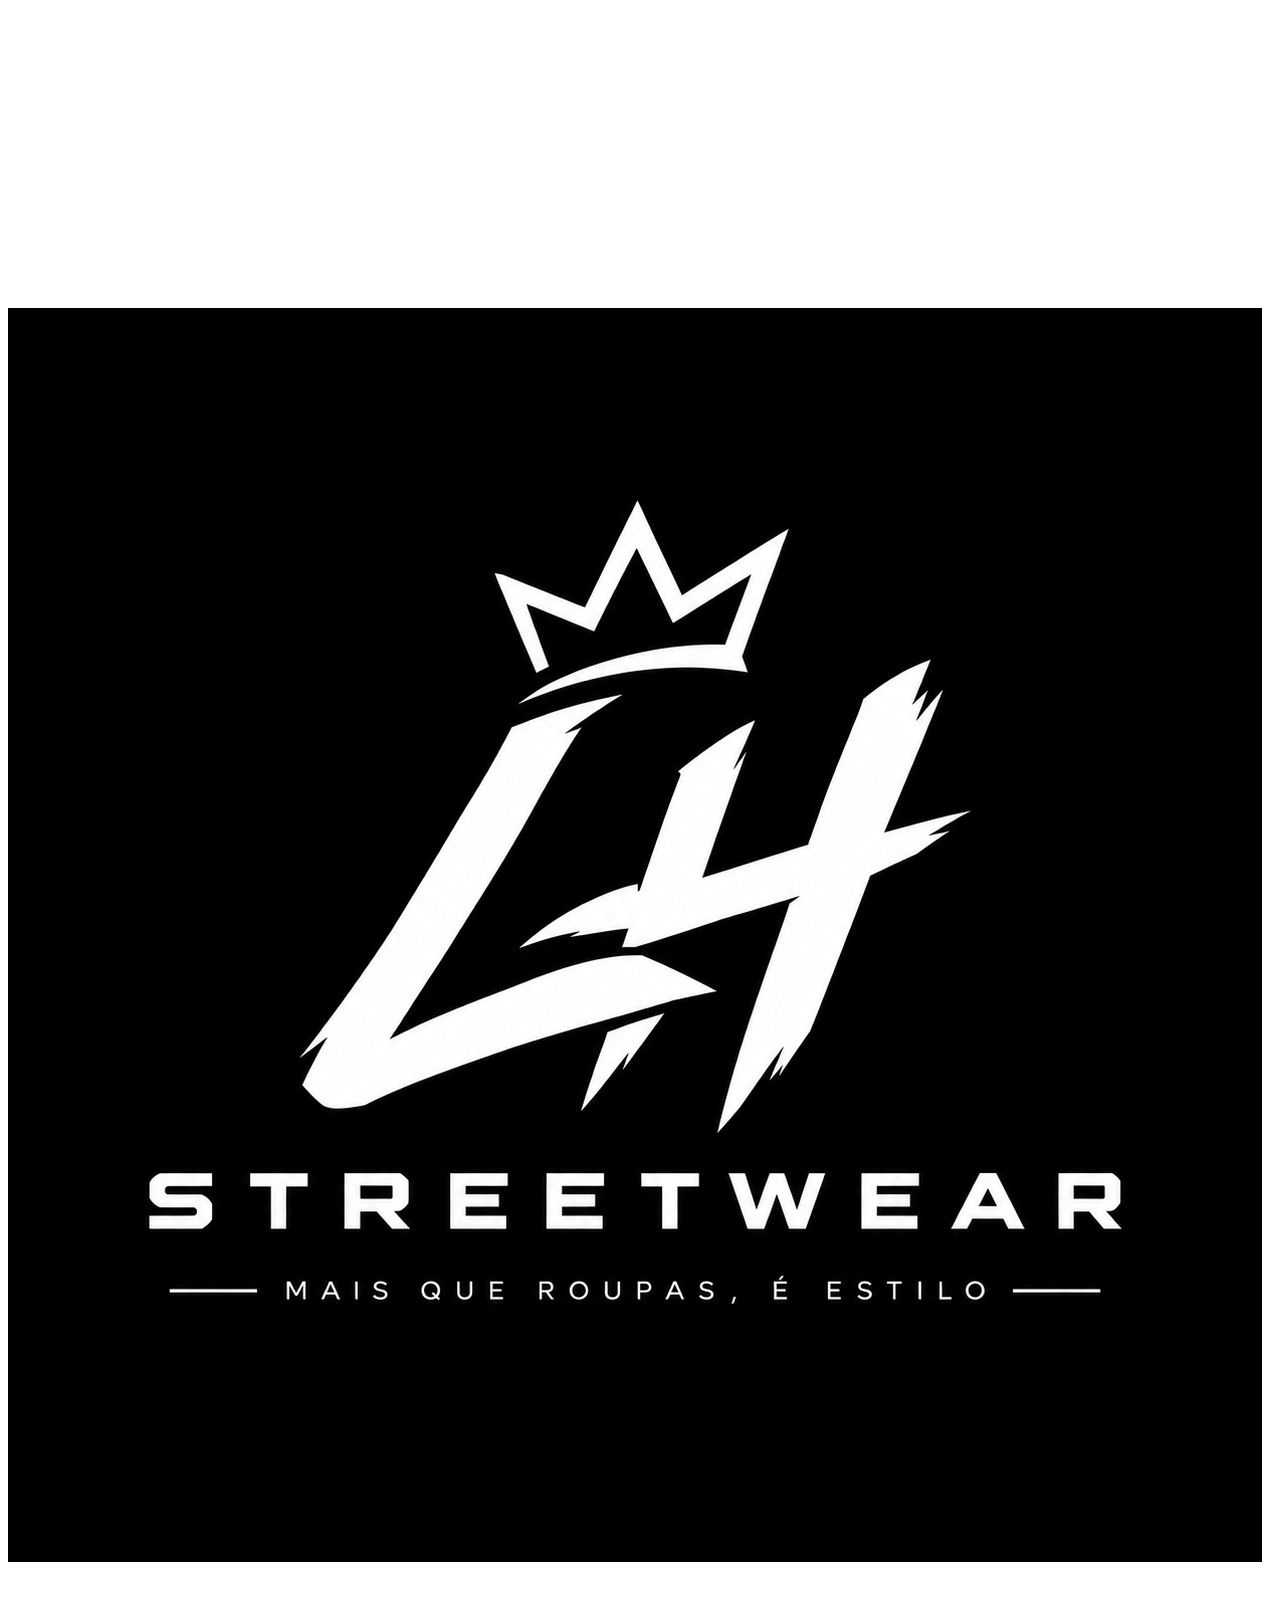
==== commit 2ca6b791: "Atualiza identidade visual para LH Multimarcas" ====
--- a/index.html
+++ b/index.html
@@ -5,7 +5,7 @@
     <meta charset="UTF-8">
     <meta name="viewport" content="width=device-width, initial-scale=1.0">
 
-    <title>LH Streetwear</title>
+    <title>LH Multimarcas</title>
 
     <link rel="stylesheet" href="css/style.css">
 </head>
@@ -15,7 +15,7 @@
     <header class="header">
 
         <a href="index.html" class="logo">
-    <img src="imagens/logo.lh.png" alt="LH Streetwear">
+    <img src="imagens/logo.lh.png" alt="LH Multimarcas">
 </a>
 
         <nav class="menu">
@@ -35,7 +35,7 @@
 
             <div class="hero-content">
 
-                <p class="hero-subtitle">LH STREETWEAR</p>
+                <p class="hero-subtitle">LH MULTIMARCAS</p>
 
                 <h1>
                     ESTILO NÃO SE COMPRA.<br>
@@ -75,7 +75,7 @@
 
             <div class="sobre-content">
 
-                <p>LH STREETWEAR</p>
+                <p>LH Multimarcas</p>
 
                 <h2>
                     MAIS QUE ROUPA.<br>
@@ -83,7 +83,7 @@
                 </h2>
 
                 <p>
-                    A LH Streetwear nasceu para ser a fonte dos melhores kits, tenha atitude e não medo de
+                    A LH Multimarcas nasceu para ser a fonte dos melhores kits, tenha atitude e não medo de
                     mostrar seu estilo.
                 </p>
 
@@ -128,12 +128,12 @@
     </a>
 
     <a
-        href="https://instagram.com/lhstreetwear.ofc"
+        href="https://instagram.com/lhmultimarcas.ofc"
         target="_blank"
         class="contato-item"
     >
         <span>INSTAGRAM</span>
-        <strong>@lhstreetwear.ofc →</strong>
+        <strong>@lhmultimarcas.ofc →</strong>
     </a>
 
 </div>
@@ -148,11 +148,11 @@
 <footer class="footer">
 
     <a href="index.html" class="logo">
-    <img src="imagens/logo.lh.png" alt="LH Streetwear">
+    <img src="imagens/logo.lh.png" alt="LH Multimarcas">
 </a>
 
     <p>
-        © 2026 LH Streetwear
+        © 2026 LH Multimarcas
     </p>
 
 </footer>
--- a/css/style.css
+++ b/css/style.css
@@ -1,914 +1,67 @@
-@import url('https://fonts.googleapis.com/css2?family=Inter:wght@400;500;600;700;800;900&display=swap');
 
-* {
-    margin: 0;
-    padding: 0;
-    box-sizing: border-box;
+/* ===== CORREÇÃO DOS DETALHES VERDES ===== */
+
+/* Textos e frases */
+p,
+span,
+strong,
+em,
+small,
+h1,
+h2,
+h3,
+h4,
+.texto,
+.subtitulo,
+.subtitle {
+    color: #ffffff !important;
 }
 
-html {
-    scroll-behavior: smooth;
+/* Links e navegação */
+a,
+nav a,
+header a,
+footer a {
+    color: #ffffff !important;
 }
 
-body {
-    font-family: 'Inter', sans-serif;
-    background: #050505;
-    color: #fff;
-    overflow-x: hidden;
+/* Botões */
+button,
+.btn,
+.botao,
+a.btn,
+a.botao,
+.hero a {
+    background-color: #ffffff !important;
+    color: #050505 !important;
+    border-color: #ffffff !important;
 }
 
-a {
-    text-decoration: none;
-    color: inherit;
+/* Efeito ao passar o mouse */
+button:hover,
+.btn:hover,
+.botao:hover,
+a.btn:hover,
+a.botao:hover,
+.hero a:hover {
+    background-color: #050505 !important;
+    color: #ffffff !important;
+    border-color: #ffffff !important;
 }
 
-/* =========================
-   HEADER
-========================= */
-
-.header {
-    width: 100%;
-    height: 78px;
-    padding: 0 7%;
-
-    display: flex;
-    align-items: center;
-    justify-content: space-between;
-
-    background: rgba(5, 5, 5, 0.96);
-    border-bottom: 1px solid #1b1b1b;
-
-    position: sticky;
-    top: 0;
-    z-index: 1000;
+/* Ícones e preços */
+i,
+.preco,
+.preco-produto {
+    color: #ffffff !important;
 }
 
-.logo img {
-    width: 55px;
-    height: auto;
-    display: block;
+/* Evita efeitos verdes nas bordas */
+button,
+a,
+.produto,
+.card-produto,
+.produto-card {
+    outline-color: #ffffff;
 }
 
-.logo span,
-.footer-logo span {
-    color: #39ff14;
-}
-
-.menu {
-    display: flex;
-    align-items: center;
-    gap: 35px;
-}
-
-.menu a {
-    position: relative;
-
-    color: #fff;
-    font-size: 13px;
-    font-weight: 600;
-
-    transition: 0.3s;
-}
-
-.menu a::after {
-    content: "";
-
-    position: absolute;
-    left: 0;
-    bottom: -7px;
-
-    width: 0;
-    height: 2px;
-
-    background: #39ff14;
-
-    transition: 0.3s;
-}
-
-.menu a:hover {
-    color: #39ff14;
-}
-
-.menu a:hover::after {
-    width: 100%;
-}
-
-/* =========================
-   HERO
-========================= */
-
-.hero {
-    min-height: 650px;
-
-    display: flex;
-    align-items: center;
-
-    padding: 80px 7%;
-
-    background:
-        linear-gradient(
-            90deg,
-            #050505 0%,
-            rgba(5, 5, 5, 0.9) 40%,
-            rgba(5, 5, 5, 0.35) 100%
-        ),
-        url("../imagens/banner.jpg");
-
-    background-size: cover;
-    background-position: center;
-}
-
-.hero-content {
-    max-width: 680px;
-}
-
-.hero-subtitle {
-    color: #39ff14;
-
-    font-size: 13px;
-    font-weight: 800;
-
-    letter-spacing: 4px;
-
-    margin-bottom: 20px;
-}
-
-.hero h1 {
-    font-size: clamp(45px, 7vw, 90px);
-
-    line-height: 0.95;
-
-    font-weight: 900;
-
-    letter-spacing: -4px;
-
-    margin-bottom: 25px;
-}
-
-.hero-content > p:not(.hero-subtitle) {
-    max-width: 500px;
-
-    color: #b8b8b8;
-
-    font-size: 16px;
-    line-height: 1.7;
-
-    margin-bottom: 35px;
-}
-
-/* =========================
-   BOTÃO
-========================= */
-
-.btn {
-    display: inline-block;
-
-    padding: 15px 28px;
-
-    background: #39ff14;
-    color: #000;
-
-    font-size: 12px;
-    font-weight: 800;
-
-    letter-spacing: 1px;
-
-    transition: 0.3s;
-}
-
-.btn:hover {
-    background: #fff;
-    transform: translateY(-2px);
-}
-
-/* =========================
-   CATÁLOGO
-========================= */
-
-.catalogo {
-    padding: 100px 7%;
-}
-
-.section-title {
-    margin-bottom: 50px;
-}
-
-.section-title p {
-    color: #39ff14;
-
-    font-size: 12px;
-    font-weight: 800;
-
-    letter-spacing: 3px;
-
-    margin-bottom: 8px;
-}
-
-.section-title h2 {
-    font-size: 42px;
-
-    font-weight: 900;
-
-    letter-spacing: -2px;
-}
-
-.produtos {
-    display: grid;
-
-    grid-template-columns: repeat(4, 1fr);
-
-    gap: 22px;
-}
-
-/* =========================
-   SOBRE
-========================= */
-
-.sobre {
-    padding: 120px 7%;
-
-    background: #0b0b0b;
-
-    border-top: 1px solid #1b1b1b;
-    border-bottom: 1px solid #1b1b1b;
-}
-
-.sobre-content {
-    max-width: 750px;
-}
-
-.sobre-content > p:first-child {
-    color: #39ff14;
-
-    font-size: 12px;
-    font-weight: 800;
-
-    letter-spacing: 3px;
-
-    margin-bottom: 20px;
-}
-
-.sobre h2 {
-    font-size: clamp(35px, 5vw, 65px);
-
-    line-height: 1;
-
-    letter-spacing: -3px;
-
-    margin-bottom: 30px;
-}
-
-.sobre-content > p:last-child {
-    max-width: 600px;
-
-    color: #999;
-
-    font-size: 16px;
-    line-height: 1.8;
-}
-
-/* =========================
-   FOOTER
-========================= */
-
-.footer {
-    padding: 45px 7%;
-
-    display: flex;
-    align-items: center;
-    justify-content: space-between;
-
-    background: #050505;
-}
-
-.footer-logo {
-    font-size: 25px;
-    font-weight: 900;
-    letter-spacing: -2px;
-}
-
-.footer p {
-    color: #666;
-
-    font-size: 12px;
-}
-
-/* =========================
-   TABLET
-========================= */
-
-@media (max-width: 1000px) {
-
-    .header {
-        padding: 0 5%;
-    }
-
-    .hero {
-        padding: 80px 5%;
-    }
-
-    .catalogo {
-        padding: 80px 5%;
-    }
-
-    .produtos {
-        grid-template-columns: repeat(3, 1fr);
-    }
-
-    .sobre {
-        padding: 90px 5%;
-    }
-
-    .footer {
-        padding: 40px 5%;
-    }
-}
-
-/* =========================
-   CELULAR
-========================= */
-
-@media (max-width: 700px) {
-
-    /* HEADER */
-
-    .header {
-        height: auto;
-        min-height: 70px;
-
-        padding: 18px 5%;
-
-        flex-direction: column;
-        gap: 15px;
-    }
-
-    .logo {
-        font-size: 25px;
-    }
-
-    .menu {
-        width: 100%;
-
-        justify-content: center;
-
-        gap: 20px;
-    }
-
-    .menu a {
-    font-size: 15px;
-    font-weight: 600;
-}
-
-    /* HERO */
-
-    .hero {
-        min-height: 600px;
-
-        padding: 70px 6%;
-
-        background:
-            linear-gradient(
-                90deg,
-                rgba(5, 5, 5, 0.92),
-                rgba(5, 5, 5, 0.65)
-            ),
-            url("../imagens/banner.jpg");
-
-        background-position: center;
-    }
-
-    .hero-content {
-        width: 100%;
-    }
-
-    .hero-subtitle {
-        font-size: 11px;
-
-        letter-spacing: 3px;
-    }
-
-    .hero h1 {
-        font-size: clamp(42px, 13vw, 65px);
-
-        letter-spacing: -3px;
-    }
-
-    .hero-content > p:not(.hero-subtitle) {
-        font-size: 14px;
-
-        line-height: 1.6;
-    }
-
-    .btn {
-        width: 100%;
-
-        text-align: center;
-
-        padding: 17px 20px;
-    }
-
-    /* CATÁLOGO */
-
-    .catalogo {
-        padding: 70px 5%;
-    }
-
-    .section-title {
-        margin-bottom: 30px;
-    }
-
-    .section-title h2 {
-        font-size: 34px;
-    }
-
-    .produtos {
-        grid-template-columns: repeat(2, 1fr);
-
-        gap: 12px;
-    }
-
-    /* SOBRE */
-
-    .sobre {
-        padding: 80px 6%;
-    }
-
-    .sobre h2 {
-        font-size: 38px;
-
-        letter-spacing: -2px;
-    }
-
-    .sobre-content > p:last-child {
-        font-size: 14px;
-    }
-
-    /* FOOTER */
-
-    .footer {
-        padding: 35px 5%;
-
-        flex-direction: column;
-
-        gap: 15px;
-
-        text-align: center;
-    }
-}
-
-/* =========================
-   CELULAR PEQUENO
-========================= */
-
-@media (max-width: 400px) {
-
-    .header {
-        padding: 15px 4%;
-    }
-
-    .menu {
-        gap: 12px;
-    }
-
-    .menu a {
-    font-size: 13px;
-    font-weight: 600;
-}
-    .hero {
-        min-height: 560px;
-
-        padding: 60px 5%;
-    }
-
-    .hero h1 {
-        font-size: 40px;
-    }
-
-    .hero-content > p:not(.hero-subtitle) {
-        font-size: 13px;
-    }
-
-    .catalogo {
-        padding: 60px 4%;
-    }
-
-    .produtos {
-        gap: 10px;
-    }
-
-    .section-title h2 {
-        font-size: 30px;
-    }
-}
-
-/* =========================
-   CARDS DE PRODUTOS
-========================= */
-
-.produto-card {
-    background: #0b0b0b;
-
-    border: 1px solid #1b1b1b;
-
-    overflow: hidden;
-
-    transition: 0.3s;
-}
-
-.produto-card:hover {
-    transform: translateY(-5px);
-
-    border-color: #39ff14;
-}
-
-.produto-link {
-    display: block;
-}
-
-.produto-imagem {
-    width: 100%;
-    aspect-ratio: 1 / 1;
-
-    background: #151515;
-
-    overflow: hidden;
-}
-
-.produto-imagem img {
-    width: 100%;
-    height: 100%;
-
-    object-fit: cover;
-
-    display: block;
-
-    transition: 0.5s;
-}
-
-.produto-card:hover .produto-imagem img {
-    transform: scale(1.05);
-}
-
-.produto-info {
-    padding: 18px;
-}
-
-.produto-categoria {
-    display: block;
-
-    color: #39ff14;
-
-    font-size: 9px;
-    font-weight: 800;
-
-    text-transform: uppercase;
-
-    letter-spacing: 1.5px;
-
-    margin-bottom: 8px;
-}
-
-.produto-info h3 {
-    color: #fff;
-
-    font-size: 14px;
-    font-weight: 600;
-
-    margin-bottom: 12px;
-}
-
-.produto-info strong {
-    color: #fff;
-
-    font-size: 16px;
-    font-weight: 800;
-}
-
-@media (max-width: 700px) {
-
-    .produto-info {
-        padding: 13px;
-    }
-
-    .produto-info h3 {
-        font-size: 12px;
-    }
-
-    .produto-info strong {
-        font-size: 14px;
-    }
-
-    .produto-categoria {
-        font-size: 8px;
-    }
-}
-
-/* =========================
-   PÁGINA DO PRODUTO
-========================= */
-
-.pagina-produto {
-    min-height: calc(100vh - 158px);
-
-    padding: 100px 7%;
-}
-
-.produto-detalhes {
-    max-width: 1200px;
-
-    margin: 0 auto;
-
-    display: grid;
-
-    grid-template-columns: 1fr 1fr;
-
-    gap: 70px;
-
-    align-items: center;
-}
-
-.produto-detalhes-imagem {
-    width: 100%;
-
-    aspect-ratio: 1 / 1;
-
-    background: #111;
-
-    overflow: hidden;
-}
-
-.produto-detalhes-imagem img {
-    width: 100%;
-    height: 100%;
-
-    object-fit: cover;
-
-    display: block;
-}
-
-.produto-detalhes-info {
-    max-width: 500px;
-}
-
-.produto-detalhes-categoria {
-    display: block;
-
-    color: #39ff14;
-
-    font-size: 11px;
-    font-weight: 800;
-
-    letter-spacing: 2px;
-    text-transform: uppercase;
-
-    margin-bottom: 15px;
-}
-
-.produto-detalhes-info h1 {
-    font-size: clamp(35px, 5vw, 60px);
-
-    line-height: 1;
-
-    letter-spacing: -3px;
-
-    margin-bottom: 25px;
-}
-
-.produto-detalhes-preco {
-    font-size: 25px;
-
-    font-weight: 800;
-
-    margin-bottom: 25px;
-}
-
-.produto-detalhes-descricao {
-    color: #999;
-
-    font-size: 15px;
-
-    line-height: 1.8;
-
-    margin-bottom: 35px;
-}
-
-.btn-whatsapp {
-    width: 100%;
-
-    text-align: center;
-}
-
-.voltar-catalogo {
-    display: block;
-
-    margin-top: 20px;
-
-    color: #777;
-
-    font-size: 12px;
-
-    transition: 0.3s;
-}
-
-.voltar-catalogo:hover {
-    color: #39ff14;
-}
-
-.produto-nao-encontrado {
-    min-height: 500px;
-
-    display: flex;
-
-    flex-direction: column;
-
-    justify-content: center;
-
-    align-items: center;
-
-    gap: 25px;
-
-    text-align: center;
-}
-
-/* =========================
-   PRODUTO NO CELULAR
-========================= */
-
-@media (max-width: 700px) {
-
-    .pagina-produto {
-        padding: 50px 5%;
-    }
-
-    .produto-detalhes {
-        grid-template-columns: 1fr;
-
-        gap: 35px;
-    }
-
-    .produto-detalhes-info {
-        max-width: 100%;
-    }
-
-    .produto-detalhes-info h1 {
-        font-size: 38px;
-
-        letter-spacing: -2px;
-    }
-
-    .produto-detalhes-preco {
-        font-size: 22px;
-    }
-
-    .produto-detalhes-descricao {
-        font-size: 14px;
-    }
-}
-
-/* =========================
-   CONTATO
-========================= */
-
-.contato {
-    padding: 120px 7%;
-
-    background: #050505;
-}
-
-.contato-content {
-    max-width: 1200px;
-
-    margin: 0 auto;
-
-    display: grid;
-
-    grid-template-columns: 1fr 1fr;
-
-    gap: 80px;
-
-    align-items: center;
-}
-
-.contato-label {
-    color: #39ff14;
-
-    font-size: 11px;
-    font-weight: 800;
-
-    letter-spacing: 3px;
-
-    margin-bottom: 20px;
-}
-
-.contato h2 {
-    font-size: clamp(45px, 6vw, 75px);
-
-    line-height: 0.95;
-
-    letter-spacing: -4px;
-
-    margin-bottom: 25px;
-}
-
-.contato-texto > p:last-child {
-    max-width: 450px;
-
-    color: #888;
-
-    font-size: 15px;
-
-    line-height: 1.7;
-}
-
-.contato-links {
-    display: flex;
-
-    flex-direction: column;
-}
-
-.contato-item {
-    padding: 25px 0;
-
-    display: flex;
-
-    align-items: center;
-    justify-content: space-between;
-
-    border-bottom: 1px solid #222;
-
-    transition: 0.3s;
-}
-
-.contato-item:first-child {
-    border-top: 1px solid #222;
-}
-
-.contato-item span {
-    color: #777;
-
-    font-size: 10px;
-    font-weight: 800;
-
-    letter-spacing: 2px;
-}
-
-.contato-item strong {
-    color: #fff;
-
-    font-size: 14px;
-
-    transition: 0.3s;
-}
-
-.contato-item:hover strong {
-    color: #39ff14;
-
-    transform: translateX(5px);
-}
-
-
-/* =========================
-   CONTATO - CELULAR
-========================= */
-
-@media (max-width: 700px) {
-
-    .contato {
-        padding: 80px 6%;
-    }
-
-    .contato-content {
-        grid-template-columns: 1fr;
-
-        gap: 50px;
-    }
-
-    .contato h2 {
-        font-size: 48px;
-
-        letter-spacing: -3px;
-    }
-
-    .contato-item {
-        padding: 22px 0;
-    }
-
-    .contato-item strong {
-        font-size: 12px;
-    }
-}
-
-.btn-whatsapp {
-    display: inline-block;
-    margin-top: 25px;
-    padding: 15px 25px;
-    background: #39ff14;
-    color: #000;
-    text-decoration: none;
-    font-weight: 700;
-    border-radius: 4px;
-}
-
-.btn-whatsapp:hover {
-    background: #ffffff;
-}
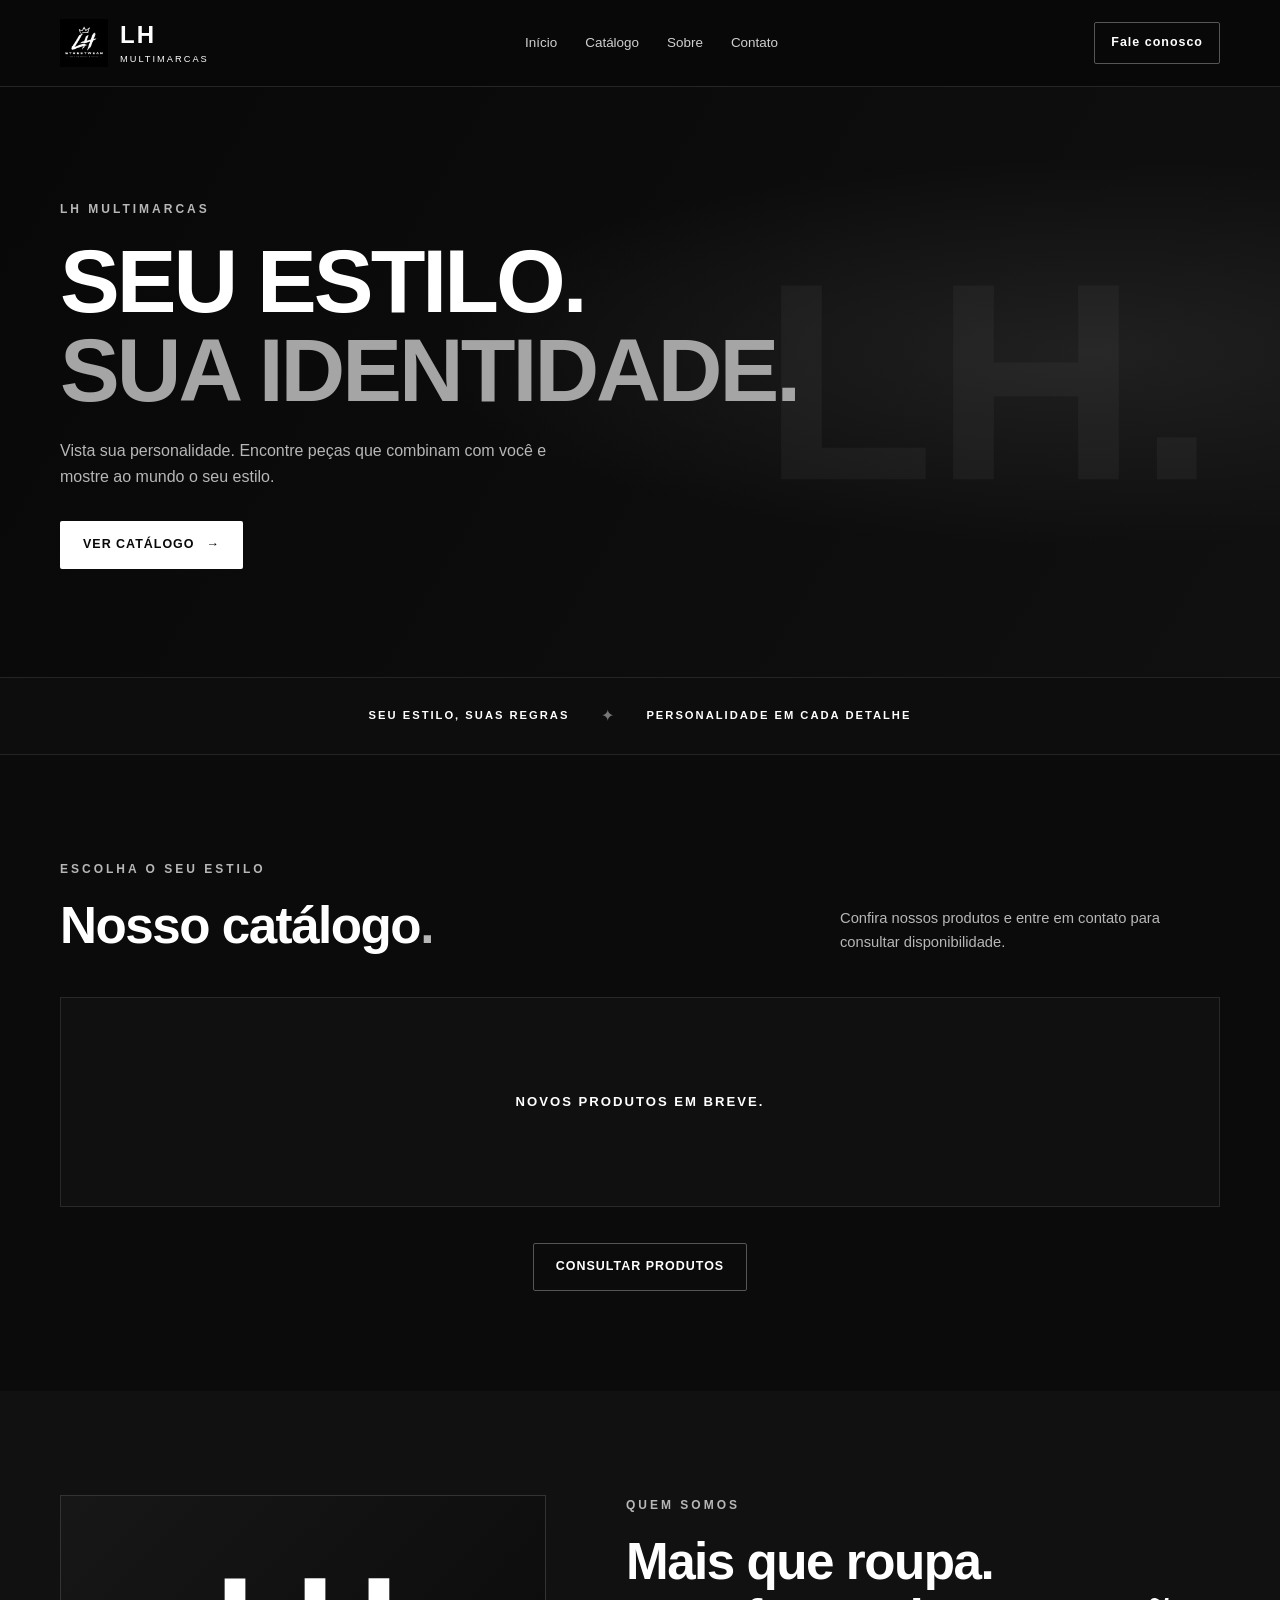
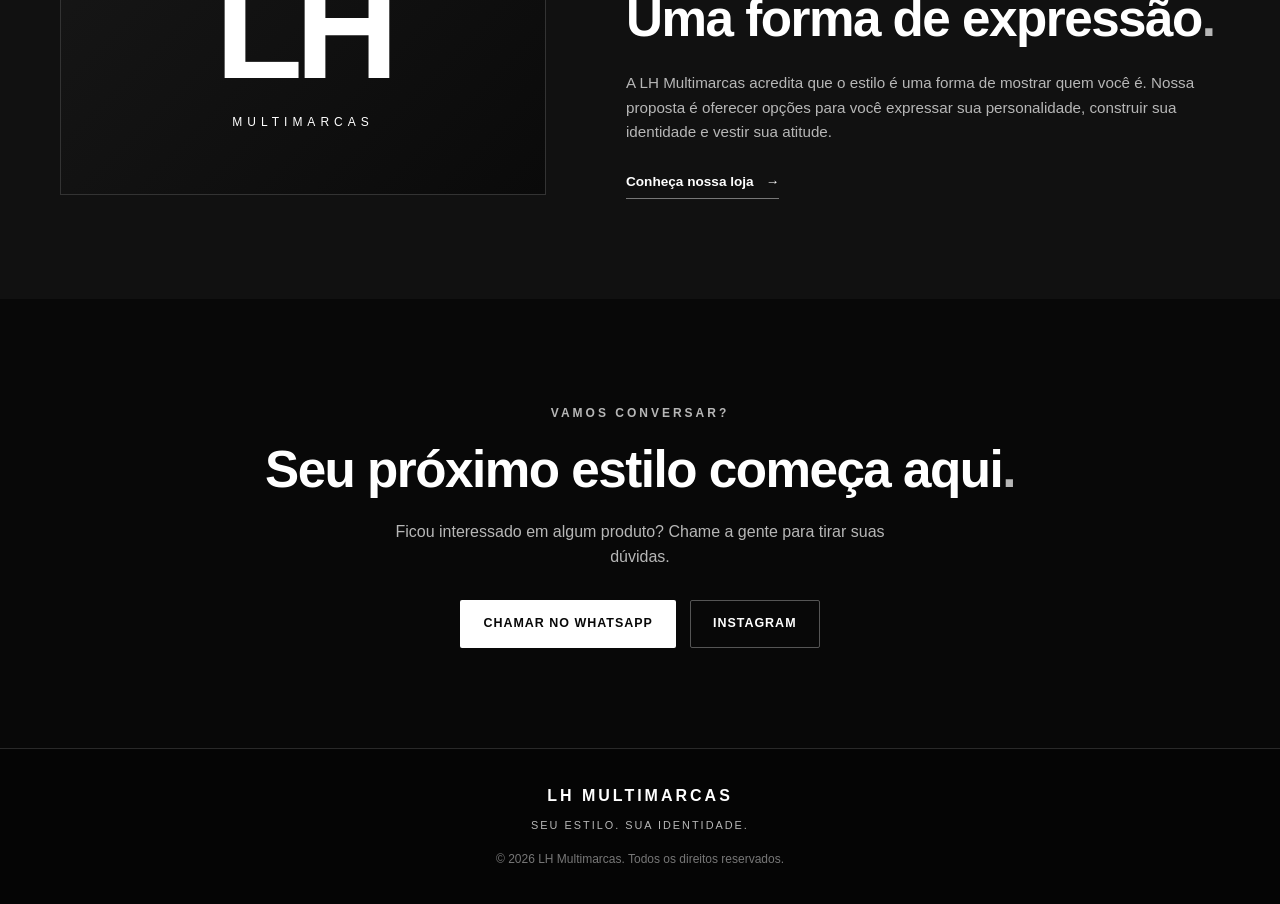
==== commit b2264f52: "Corrige layout responsivo da LH Multimarcas" ====
--- a/index.html
+++ b/index.html
@@ -1,165 +1,193 @@
+
 <!DOCTYPE html>
 <html lang="pt-BR">
-
 <head>
     <meta charset="UTF-8">
     <meta name="viewport" content="width=device-width, initial-scale=1.0">
 
-    <title>LH Multimarcas</title>
+    <title>LH Multimarcas | Seu estilo, sua identidade</title>
+    <meta
+        name="description"
+        content="Conheça a LH Multimarcas. Encontre seu estilo e entre em contato para consultar nossos produtos."
+    >
+    <meta name="theme-color" content="#080808">
 
     <link rel="stylesheet" href="css/style.css">
 </head>
 
 <body>
+    <!-- Cabeçalho -->
+    <header class="cabecalho">
+        <div class="container cabecalho-conteudo">
+            <a class="marca" href="#inicio" aria-label="LH Multimarcas - início">
+                <img
+                    src="imagens/logo.lh.png"
+                    alt="Logo LH Multimarcas"
+                    class="logo"
+                >
+                <span class="marca-texto">
+                    <strong>LH</strong>
+                    <span>MULTIMARCAS</span>
+                </span>
+            </a>
 
-    <header class="header">
+            <nav class="navegacao" aria-label="Navegação principal">
+                <a href="#inicio">Início</a>
+                <a href="#catalogo">Catálogo</a>
+                <a href="#sobre">Sobre</a>
+                <a href="#contato">Contato</a>
+            </nav>
 
-        <a href="index.html" class="logo">
-    <img src="imagens/logo.lh.png" alt="LH Multimarcas">
-</a>
-
-        <nav class="menu">
-            <a href="index.html">Início</a>
-            <a href="#catalogo">Catálogo</a>
-            <a href="#sobre">Sobre</a>
-            <a href="#contato">Contato</a>
-        </nav>
-
+            <a
+                class="botao botao-cabecalho"
+                href="https://wa.me/5511987524040"
+                target="_blank"
+                rel="noopener noreferrer"
+            >
+                Fale conosco
+            </a>
+        </div>
     </header>
 
-
     <main>
-
-        <!-- HERO -->
-        <section class="hero">
-
-            <div class="hero-content">
-
-                <p class="hero-subtitle">LH MULTIMARCAS</p>
+        <!-- Apresentação -->
+        <section class="hero" id="inicio">
+            <div class="container hero-conteudo">
+                <span class="etiqueta">LH MULTIMARCAS</span>
 
                 <h1>
-                    ESTILO NÃO SE COMPRA.<br>
-                    SE VESTE.
+                    SEU ESTILO.<br>
+                    <span>SUA IDENTIDADE.</span>
                 </h1>
 
                 <p>
-                    escolha seu estilo e monte seu kit.
+                    Vista sua personalidade. Encontre peças que combinam
+                    com você e mostre ao mundo o seu estilo.
                 </p>
 
-                <a href="#catalogo" class="btn">
+                <a class="botao botao-principal" href="#catalogo">
                     VER CATÁLOGO
+                    <span aria-hidden="true">→</span>
                 </a>
-
             </div>
 
+            <div class="hero-detalhe" aria-hidden="true">LH.</div>
         </section>
 
-
-        <!-- CATÁLOGO -->
-        <section id="catalogo" class="catalogo">
-
-            <div class="section-title">
-                <p>EXPLORE</p>
-                <h2>CATÁLOGO</h2>
+        <!-- Diferenciais -->
+        <section class="faixa">
+            <div class="container faixa-conteudo">
+                <span>SEU ESTILO, SUAS REGRAS</span>
+                <span class="faixa-separador" aria-hidden="true">✦</span>
+                <span>PERSONALIDADE EM CADA DETALHE</span>
             </div>
-
-            <div id="produtos" class="produtos">
-                <!-- Os produtos serão carregados pelo JavaScript -->
-            </div>
-
         </section>
 
+        <!-- Catálogo -->
+        <section class="secao catalogo" id="catalogo">
+            <div class="container">
+                <div class="secao-cabecalho">
+                    <div>
+                        <span class="etiqueta">ESCOLHA O SEU ESTILO</span>
+                        <h2>Nosso catálogo<span>.</span></h2>
+                    </div>
 
-        <!-- SOBRE -->
-        <section id="sobre" class="sobre">
+                    <p>
+                        Confira nossos produtos e entre em contato
+                        para consultar disponibilidade.
+                    </p>
+                </div>
 
-            <div class="sobre-content">
+                <div class="produtos" id="produtos">
+                    <!-- Os produtos ou a mensagem de catálogo vazio
+                         são inseridos pelo arquivo js/script.js. -->
+                    <div class="catalogo-vazio">
+                        <p>NOVOS PRODUTOS EM BREVE.</p>
+                    </div>
+                </div>
 
-                <p>LH Multimarcas</p>
+                <div class="catalogo-acao">
+                    <a
+                        class="botao botao-contorno"
+                        href="https://wa.me/5511987524040"
+                        target="_blank"
+                        rel="noopener noreferrer"
+                    >
+                        CONSULTAR PRODUTOS
+                    </a>
+                </div>
+            </div>
+        </section>
 
-                <h2>
-                    MAIS QUE ROUPA.<br>
-                    UMA IDENTIDADE.
-                </h2>
+        <!-- Sobre a loja -->
+        <section class="secao sobre" id="sobre">
+            <div class="container sobre-conteudo">
+                <div class="sobre-marca" aria-hidden="true">
+                    <span>LH</span>
+                    <small>MULTIMARCAS</small>
+                </div>
+
+                <div class="sobre-texto">
+                    <span class="etiqueta">QUEM SOMOS</span>
+                    <h2>Mais que roupa.<br>Uma forma de expressão<span>.</span></h2>
+
+                    <p>
+                        A LH Multimarcas acredita que o estilo é uma forma
+                        de mostrar quem você é. Nossa proposta é oferecer
+                        opções para você expressar sua personalidade,
+                        construir sua identidade e vestir sua atitude.
+                    </p>
+
+                    <a class="link-simples" href="#contato">
+                        Conheça nossa loja <span aria-hidden="true">→</span>
+                    </a>
+                </div>
+            </div>
+        </section>
+
+        <!-- Contato -->
+        <section class="secao contato" id="contato">
+            <div class="container contato-conteudo">
+                <span class="etiqueta">VAMOS CONVERSAR?</span>
+                <h2>Seu próximo estilo começa aqui<span>.</span></h2>
 
                 <p>
-                    A LH Multimarcas nasceu para ser a fonte dos melhores kits, tenha atitude e não medo de
-                    mostrar seu estilo.
+                    Ficou interessado em algum produto?
+                    Chame a gente para tirar suas dúvidas.
                 </p>
 
+                <div class="contato-botoes">
+                    <a
+                        class="botao botao-principal"
+                        href="https://wa.me/5511987524040"
+                        target="_blank"
+                        rel="noopener noreferrer"
+                    >
+                        CHAMAR NO WHATSAPP
+                    </a>
+
+                    <a
+                        class="botao botao-contorno"
+                        href="https://instagram.com/lhstreetwear.ofc"
+                        target="_blank"
+                        rel="noopener noreferrer"
+                    >
+                        INSTAGRAM
+                    </a>
+                </div>
             </div>
-
         </section>
-
     </main>
 
-<!-- CONTATO -->
-
-<section id="contato" class="contato">
-
-    <div class="contato-content">
-
-        <div class="contato-texto">
-
-            <p class="contato-label">FALE CONOSCO</p>
-
-            <h2>
-                VAMOS<br>
-                CONVERSAR?
-            </h2>
-
-            <p>
-                Tem alguma dúvida sobre um produto?
-                Entre em contato com a gente.
-            </p>
-
+    <!-- Rodapé -->
+    <footer class="rodape">
+        <div class="container rodape-conteudo">
+            <a class="rodape-marca" href="#inicio">LH MULTIMARCAS</a>
+            <p>SEU ESTILO. SUA IDENTIDADE.</p>
+            <small>&copy; 2026 LH Multimarcas. Todos os direitos reservados.</small>
         </div>
-
-
-       <div class="contato-links">
-
-    <a
-        href="https://wa.me/5511987524040"
-        target="_blank"
-        class="contato-item"
-    >
-        <span>WHATSAPP</span>
-        <strong>Falar conosco →</strong>
-    </a>
-
-    <a
-        href="https://instagram.com/lhmultimarcas.ofc"
-        target="_blank"
-        class="contato-item"
-    >
-        <span>INSTAGRAM</span>
-        <strong>@lhmultimarcas.ofc →</strong>
-    </a>
-
-</div>
-
-    </div>
-
-</section>
-
-
-<!-- FOOTER -->
-
-<footer class="footer">
-
-    <a href="index.html" class="logo">
-    <img src="imagens/logo.lh.png" alt="LH Multimarcas">
-</a>
-
-    <p>
-        © 2026 LH Multimarcas
-    </p>
-
-</footer>
-
+    </footer>
 
     <script src="js/script.js"></script>
-
 </body>
-
-</html>+</html>
--- a/css/style.css
+++ b/css/style.css
@@ -1,67 +1,808 @@
 
-/* ===== CORREÇÃO DOS DETALHES VERDES ===== */
-
-/* Textos e frases */
-p,
-span,
-strong,
-em,
-small,
+/* ========================================
+   LH MULTIMARCAS
+   Estilo preto e branco + layout responsivo
+======================================== */
+
+/* 1. Configurações gerais */
+:root {
+    --preto: #080808;
+    --preto-suave: #111111;
+    --cinza-escuro: #1b1b1b;
+    --branco: #ffffff;
+    --cinza: #b7b7b7;
+    --cinza-claro: #e8e8e8;
+    --largura-maxima: 1160px;
+    --transicao: 0.25s ease;
+}
+
+* {
+    box-sizing: border-box;
+    margin: 0;
+    padding: 0;
+}
+
+html {
+    scroll-behavior: smooth;
+    scroll-padding-top: 90px;
+}
+
+body {
+    min-width: 320px;
+    background: var(--preto);
+    color: var(--branco);
+    font-family: Arial, Helvetica, sans-serif;
+    line-height: 1.6;
+    overflow-wrap: break-word;
+}
+
+img {
+    display: block;
+    max-width: 100%;
+    height: auto;
+}
+
+a {
+    color: inherit;
+    text-decoration: none;
+}
+
+button,
+input,
+textarea,
+select {
+    font: inherit;
+}
+
+.container {
+    width: min(var(--largura-maxima), calc(100% - 48px));
+    margin-inline: auto;
+}
+
+.secao {
+    padding-block: 100px;
+}
+
+.etiqueta {
+    display: inline-block;
+    margin-bottom: 18px;
+    color: var(--cinza);
+    font-size: 0.75rem;
+    font-weight: 700;
+    letter-spacing: 3px;
+    text-transform: uppercase;
+}
+
 h1,
 h2,
-h3,
-h4,
-.texto,
-.subtitulo,
-.subtitle {
-    color: #ffffff !important;
-}
-
-/* Links e navegação */
-a,
-nav a,
-header a,
-footer a {
-    color: #ffffff !important;
-}
-
-/* Botões */
-button,
-.btn,
-.botao,
-a.btn,
-a.botao,
-.hero a {
-    background-color: #ffffff !important;
-    color: #050505 !important;
-    border-color: #ffffff !important;
-}
-
-/* Efeito ao passar o mouse */
-button:hover,
-.btn:hover,
-.botao:hover,
-a.btn:hover,
-a.botao:hover,
-.hero a:hover {
-    background-color: #050505 !important;
-    color: #ffffff !important;
-    border-color: #ffffff !important;
-}
-
-/* Ícones e preços */
-i,
-.preco,
-.preco-produto {
-    color: #ffffff !important;
-}
-
-/* Evita efeitos verdes nas bordas */
-button,
-a,
-.produto,
-.card-produto,
+p {
+    overflow-wrap: break-word;
+}
+
+h2 {
+    font-size: clamp(2rem, 4vw, 3.25rem);
+    line-height: 1.12;
+    letter-spacing: -1.5px;
+}
+
+h2 > span {
+    color: var(--cinza);
+}
+
+p {
+    color: var(--cinza);
+}
+
+/* 2. Botões */
+.botao {
+    display: inline-flex;
+    min-height: 48px;
+    align-items: center;
+    justify-content: center;
+    gap: 12px;
+    padding: 13px 22px;
+    border: 1px solid transparent;
+    border-radius: 2px;
+    font-size: 0.78rem;
+    font-weight: 700;
+    letter-spacing: 1px;
+    text-align: center;
+    transition:
+        background var(--transicao),
+        color var(--transicao),
+        border-color var(--transicao),
+        transform var(--transicao);
+    cursor: pointer;
+}
+
+.botao-principal {
+    background: var(--branco);
+    color: var(--preto);
+}
+
+.botao-principal:hover {
+    background: var(--cinza-claro);
+    transform: translateY(-2px);
+}
+
+.botao-contorno {
+    border-color: #555;
+    background: transparent;
+    color: var(--branco);
+}
+
+.botao-contorno:hover {
+    border-color: var(--branco);
+    background: var(--branco);
+    color: var(--preto);
+}
+
+.botao:focus-visible,
+a:focus-visible {
+    outline: 2px solid var(--branco);
+    outline-offset: 4px;
+}
+
+/* 3. Cabeçalho e navegação */
+.cabecalho {
+    position: relative;
+    z-index: 10;
+    background: var(--preto);
+    border-bottom: 1px solid #252525;
+}
+
+.cabecalho-conteudo {
+    display: flex;
+    min-height: 86px;
+    align-items: center;
+    justify-content: space-between;
+    gap: 28px;
+}
+
+.marca {
+    display: inline-flex;
+    min-width: 0;
+    align-items: center;
+    gap: 12px;
+}
+
+.logo {
+    width: 48px;
+    height: 48px;
+    object-fit: contain;
+}
+
+.marca-texto {
+    display: flex;
+    flex-direction: column;
+    line-height: 1.1;
+}
+
+.marca-texto strong {
+    font-size: 1.5rem;
+    letter-spacing: 2px;
+}
+
+.marca-texto > span {
+    margin-top: 5px;
+    font-size: 0.58rem;
+    letter-spacing: 2px;
+}
+
+.navegacao {
+    display: flex;
+    flex-wrap: wrap;
+    align-items: center;
+    justify-content: center;
+    gap: 28px;
+}
+
+.navegacao a {
+    color: #d0d0d0;
+    font-size: 0.84rem;
+    transition: color var(--transicao);
+}
+
+.navegacao a:hover {
+    color: var(--branco);
+}
+
+.botao-cabecalho {
+    min-height: 42px;
+    padding: 10px 16px;
+    border-color: #555;
+    white-space: nowrap;
+}
+
+.botao-cabecalho:hover {
+    background: var(--branco);
+    color: var(--preto);
+}
+
+/* 4. Seção principal */
+.hero {
+    position: relative;
+    display: flex;
+    min-height: 590px;
+    align-items: center;
+    overflow: hidden;
+    background:
+        radial-gradient(ellipse at 85% 45%, #202020 0%, transparent 42%),
+        linear-gradient(120deg, #080808 0%, #101010 100%);
+}
+
+.hero-conteudo {
+    position: relative;
+    z-index: 2;
+    padding-block: 90px;
+}
+
+.hero h1 {
+    max-width: 850px;
+    margin-bottom: 24px;
+    font-size: clamp(2.5rem, 7vw, 5.6rem);
+    font-weight: 900;
+    line-height: 0.99;
+    letter-spacing: -3px;
+}
+
+.hero h1 span {
+    color: #a5a5a5;
+}
+
+.hero-conteudo > p {
+    max-width: 510px;
+    margin-bottom: 32px;
+    font-size: 1rem;
+}
+
+.hero-detalhe {
+    position: absolute;
+    top: 50%;
+    right: 5%;
+    color: #ffffff;
+    font-size: clamp(8rem, 22vw, 23rem);
+    font-weight: 900;
+    line-height: 1;
+    opacity: 0.035;
+    transform: translateY(-50%);
+    pointer-events: none;
+    user-select: none;
+}
+
+/* 5. Faixa de destaque */
+.faixa {
+    border-top: 1px solid #242424;
+    border-bottom: 1px solid #242424;
+    background: #0d0d0d;
+}
+
+.faixa-conteudo {
+    display: flex;
+    min-height: 76px;
+    align-items: center;
+    justify-content: center;
+    gap: 32px;
+    text-align: center;
+}
+
+.faixa-conteudo > span:not(.faixa-separador) {
+    font-size: 0.7rem;
+    font-weight: 700;
+    letter-spacing: 2px;
+}
+
+.faixa-separador {
+    color: #777;
+}
+
+/* 6. Cabeçalho das seções */
+.secao-cabecalho {
+    display: flex;
+    align-items: flex-end;
+    justify-content: space-between;
+    gap: 32px;
+    margin-bottom: 42px;
+}
+
+.secao-cabecalho h2 {
+    margin-bottom: 0;
+}
+
+.secao-cabecalho > p {
+    max-width: 380px;
+    font-size: 0.92rem;
+}
+
+/* 7. Catálogo */
+.catalogo {
+    background: #0b0b0b;
+}
+
+.produtos {
+    display: grid;
+    grid-template-columns: repeat(3, minmax(0, 1fr));
+    gap: 24px;
+    width: 100%;
+}
+
+.catalogo-vazio {
+    grid-column: 1 / -1;
+    display: flex;
+    min-height: 210px;
+    align-items: center;
+    justify-content: center;
+    padding: 30px;
+    border: 1px solid #292929;
+    background: #101010;
+    text-align: center;
+}
+
+.catalogo-vazio p {
+    color: var(--branco);
+    font-size: 0.82rem;
+    font-weight: 700;
+    letter-spacing: 2px;
+}
+
 .produto-card {
-    outline-color: #ffffff;
-}
-
+    min-width: 0;
+    overflow: hidden;
+    border: 1px solid #292929;
+    background: #101010;
+}
+
+.produto-card img {
+    width: 100%;
+    aspect-ratio: 4 / 5;
+    object-fit: cover;
+}
+
+.produto-info {
+    padding: 20px;
+}
+
+.produto-info h3 {
+    margin-bottom: 8px;
+    font-size: 1.05rem;
+}
+
+.produto-info p {
+    font-size: 0.88rem;
+}
+
+.catalogo-acao {
+    display: flex;
+    justify-content: center;
+    margin-top: 36px;
+}
+
+/* 8. Sobre a loja */
+.sobre {
+    background: #111111;
+}
+
+.sobre-conteudo {
+    display: grid;
+    grid-template-columns: minmax(0, 0.9fr) minmax(0, 1.1fr);
+    align-items: center;
+    gap: 80px;
+}
+
+.sobre-marca {
+    display: flex;
+    min-height: 300px;
+    flex-direction: column;
+    align-items: center;
+    justify-content: center;
+    border: 1px solid #333;
+    background:
+        linear-gradient(135deg, #171717, #0a0a0a);
+}
+
+.sobre-marca > span {
+    font-size: clamp(5rem, 12vw, 9rem);
+    font-weight: 900;
+    line-height: 1;
+    letter-spacing: -8px;
+}
+
+.sobre-marca small {
+    margin-top: 12px;
+    font-size: 0.75rem;
+    letter-spacing: 5px;
+}
+
+.sobre-texto h2 {
+    margin-bottom: 24px;
+}
+
+.sobre-texto > p {
+    margin-bottom: 24px;
+    font-size: 0.95rem;
+}
+
+.link-simples {
+    display: inline-flex;
+    align-items: center;
+    gap: 12px;
+    padding-bottom: 5px;
+    border-bottom: 1px solid #777;
+    font-size: 0.85rem;
+    font-weight: 700;
+}
+
+.link-simples:hover {
+    border-color: var(--branco);
+}
+
+/* 9. Contato */
+.contato {
+    text-align: center;
+}
+
+.contato-conteudo {
+    max-width: 760px;
+}
+
+.contato h2 {
+    margin-bottom: 20px;
+}
+
+.contato-conteudo > p {
+    max-width: 540px;
+    margin: 0 auto 30px;
+}
+
+.contato-botoes {
+    display: flex;
+    flex-wrap: wrap;
+    align-items: center;
+    justify-content: center;
+    gap: 14px;
+}
+
+/* 10. Rodapé */
+.rodape {
+    border-top: 1px solid #292929;
+    background: #050505;
+}
+
+.rodape-conteudo {
+    display: flex;
+    min-height: 155px;
+    flex-direction: column;
+    align-items: center;
+    justify-content: center;
+    gap: 8px;
+    padding-block: 28px;
+    text-align: center;
+}
+
+.rodape-marca {
+    font-size: 1rem;
+    font-weight: 900;
+    letter-spacing: 3px;
+}
+
+.rodape-conteudo p {
+    font-size: 0.68rem;
+    letter-spacing: 2px;
+}
+
+.rodape-conteudo small {
+    margin-top: 8px;
+    color: #777;
+    font-size: 0.75rem;
+}
+
+/* ========================================
+   11. TABLETS
+======================================== */
+@media (max-width: 900px) {
+    .cabecalho-conteudo {
+        flex-wrap: wrap;
+        justify-content: space-between;
+        gap: 18px;
+        padding-block: 18px;
+    }
+
+    .navegacao {
+        order: 3;
+        width: 100%;
+        gap: 24px;
+        padding-top: 10px;
+        border-top: 1px solid #252525;
+    }
+
+    .hero {
+        min-height: 520px;
+    }
+
+    .secao {
+        padding-block: 76px;
+    }
+
+    .sobre-conteudo {
+        gap: 40px;
+    }
+
+    .produtos {
+        grid-template-columns: repeat(2, minmax(0, 1fr));
+    }
+}
+
+/* ========================================
+   12. CELULARES
+======================================== */
+@media (max-width: 600px) {
+    html {
+        scroll-padding-top: 20px;
+    }
+
+    .container {
+        width: calc(100% - 32px);
+    }
+
+    .secao {
+        padding-block: 58px;
+    }
+
+    /* Cabeçalho */
+    .cabecalho-conteudo {
+        gap: 16px;
+        padding-block: 14px;
+    }
+
+    .marca {
+        gap: 8px;
+    }
+
+    .logo {
+        width: 40px;
+        height: 40px;
+    }
+
+    .marca-texto strong {
+        font-size: 1.2rem;
+    }
+
+    .marca-texto > span {
+        font-size: 0.49rem;
+        letter-spacing: 1.5px;
+    }
+
+    .botao-cabecalho {
+        min-height: 38px;
+        padding: 8px 10px;
+        font-size: 0.66rem;
+        letter-spacing: 0.3px;
+    }
+
+    .navegacao {
+        display: grid;
+        grid-template-columns: repeat(4, minmax(0, 1fr));
+        gap: 8px;
+        padding-top: 14px;
+        text-align: center;
+    }
+
+    .navegacao a {
+        padding: 5px 0;
+        font-size: 0.75rem;
+    }
+
+    /* Hero */
+    .hero {
+        min-height: auto;
+    }
+
+    .hero-conteudo {
+        padding-block: 76px;
+    }
+
+    .etiqueta {
+        margin-bottom: 14px;
+        font-size: 0.66rem;
+        letter-spacing: 2px;
+    }
+
+    .hero h1 {
+        margin-bottom: 20px;
+        font-size: clamp(2.25rem, 10vw, 3.6rem);
+        letter-spacing: -1.5px;
+        line-height: 1.03;
+    }
+
+    .hero-conteudo > p {
+        max-width: 100%;
+        margin-bottom: 26px;
+        font-size: 0.92rem;
+    }
+
+    .hero-detalhe {
+        top: 52%;
+        right: -4%;
+        font-size: 45vw;
+    }
+
+    /* Faixa */
+    .faixa-conteudo {
+        min-height: 65px;
+        gap: 12px;
+    }
+
+    .faixa-conteudo > span:not(.faixa-separador) {
+        max-width: 43%;
+        font-size: 0.57rem;
+        letter-spacing: 1px;
+    }
+
+    /* Títulos das seções */
+    .secao-cabecalho {
+        align-items: flex-start;
+        flex-direction: column;
+        gap: 14px;
+        margin-bottom: 28px;
+    }
+
+    h2 {
+        font-size: clamp(1.9rem, 8vw, 2.6rem);
+        letter-spacing: -1px;
+    }
+
+    .secao-cabecalho > p {
+        max-width: 100%;
+        font-size: 0.88rem;
+    }
+
+    /* Catálogo */
+    .produtos {
+        grid-template-columns: minmax(0, 1fr);
+        gap: 16px;
+    }
+
+    .catalogo-vazio {
+        min-height: 165px;
+        padding: 22px 16px;
+    }
+
+    .catalogo-vazio p {
+        font-size: 0.7rem;
+        letter-spacing: 1.2px;
+    }
+
+    .produto-info {
+        padding: 16px;
+    }
+
+    .catalogo-acao {
+        margin-top: 26px;
+    }
+
+    /* Sobre */
+    .sobre-conteudo {
+        grid-template-columns: minmax(0, 1fr);
+        gap: 30px;
+    }
+
+    .sobre-marca {
+        min-height: 220px;
+    }
+
+    .sobre-marca > span {
+        font-size: 6rem;
+        letter-spacing: -5px;
+    }
+
+    .sobre-marca small {
+        font-size: 0.65rem;
+        letter-spacing: 4px;
+    }
+
+    .sobre-texto h2 {
+        margin-bottom: 18px;
+    }
+
+    .sobre-texto > p {
+        font-size: 0.9rem;
+    }
+
+    /* Contato */
+    .contato h2 {
+        margin-bottom: 16px;
+    }
+
+    .contato-conteudo > p {
+        font-size: 0.9rem;
+    }
+
+    .contato-botoes {
+        align-items: stretch;
+        flex-direction: column;
+    }
+
+    .contato-botoes .botao {
+        width: 100%;
+    }
+
+    .botao {
+        min-height: 46px;
+        padding: 12px 16px;
+        font-size: 0.72rem;
+    }
+
+    /* Rodapé */
+    .rodape-conteudo {
+        min-height: 145px;
+        padding-block: 26px;
+    }
+
+    .rodape-conteudo small {
+        max-width: 100%;
+        font-size: 0.7rem;
+    }
+}
+
+/* ========================================
+   13. CELULARES MUITO ESTREITOS
+======================================== */
+@media (max-width: 360px) {
+    .container {
+        width: calc(100% - 24px);
+    }
+
+    .cabecalho-conteudo {
+        gap: 10px;
+    }
+
+    .logo {
+        width: 34px;
+        height: 34px;
+    }
+
+    .marca-texto strong {
+        font-size: 1.05rem;
+    }
+
+    .marca-texto > span {
+        font-size: 0.43rem;
+        letter-spacing: 1px;
+    }
+
+    .botao-cabecalho {
+        padding: 7px 8px;
+        font-size: 0.61rem;
+    }
+
+    .navegacao {
+        gap: 4px;
+    }
+
+    .navegacao a {
+        font-size: 0.69rem;
+    }
+
+    .hero h1 {
+        font-size: 2.15rem;
+    }
+
+    .faixa-conteudo {
+        gap: 7px;
+    }
+}
+
+/* Respeita quem prefere menos animações */
+@media (prefers-reduced-motion: reduce) {
+    html {
+        scroll-behavior: auto;
+    }
+
+    *,
+    *::before,
+    *::after {
+        scroll-behavior: auto !important;
+        transition-duration: 0.01ms !important;
+        animation-duration: 0.01ms !important;
+    }
+}
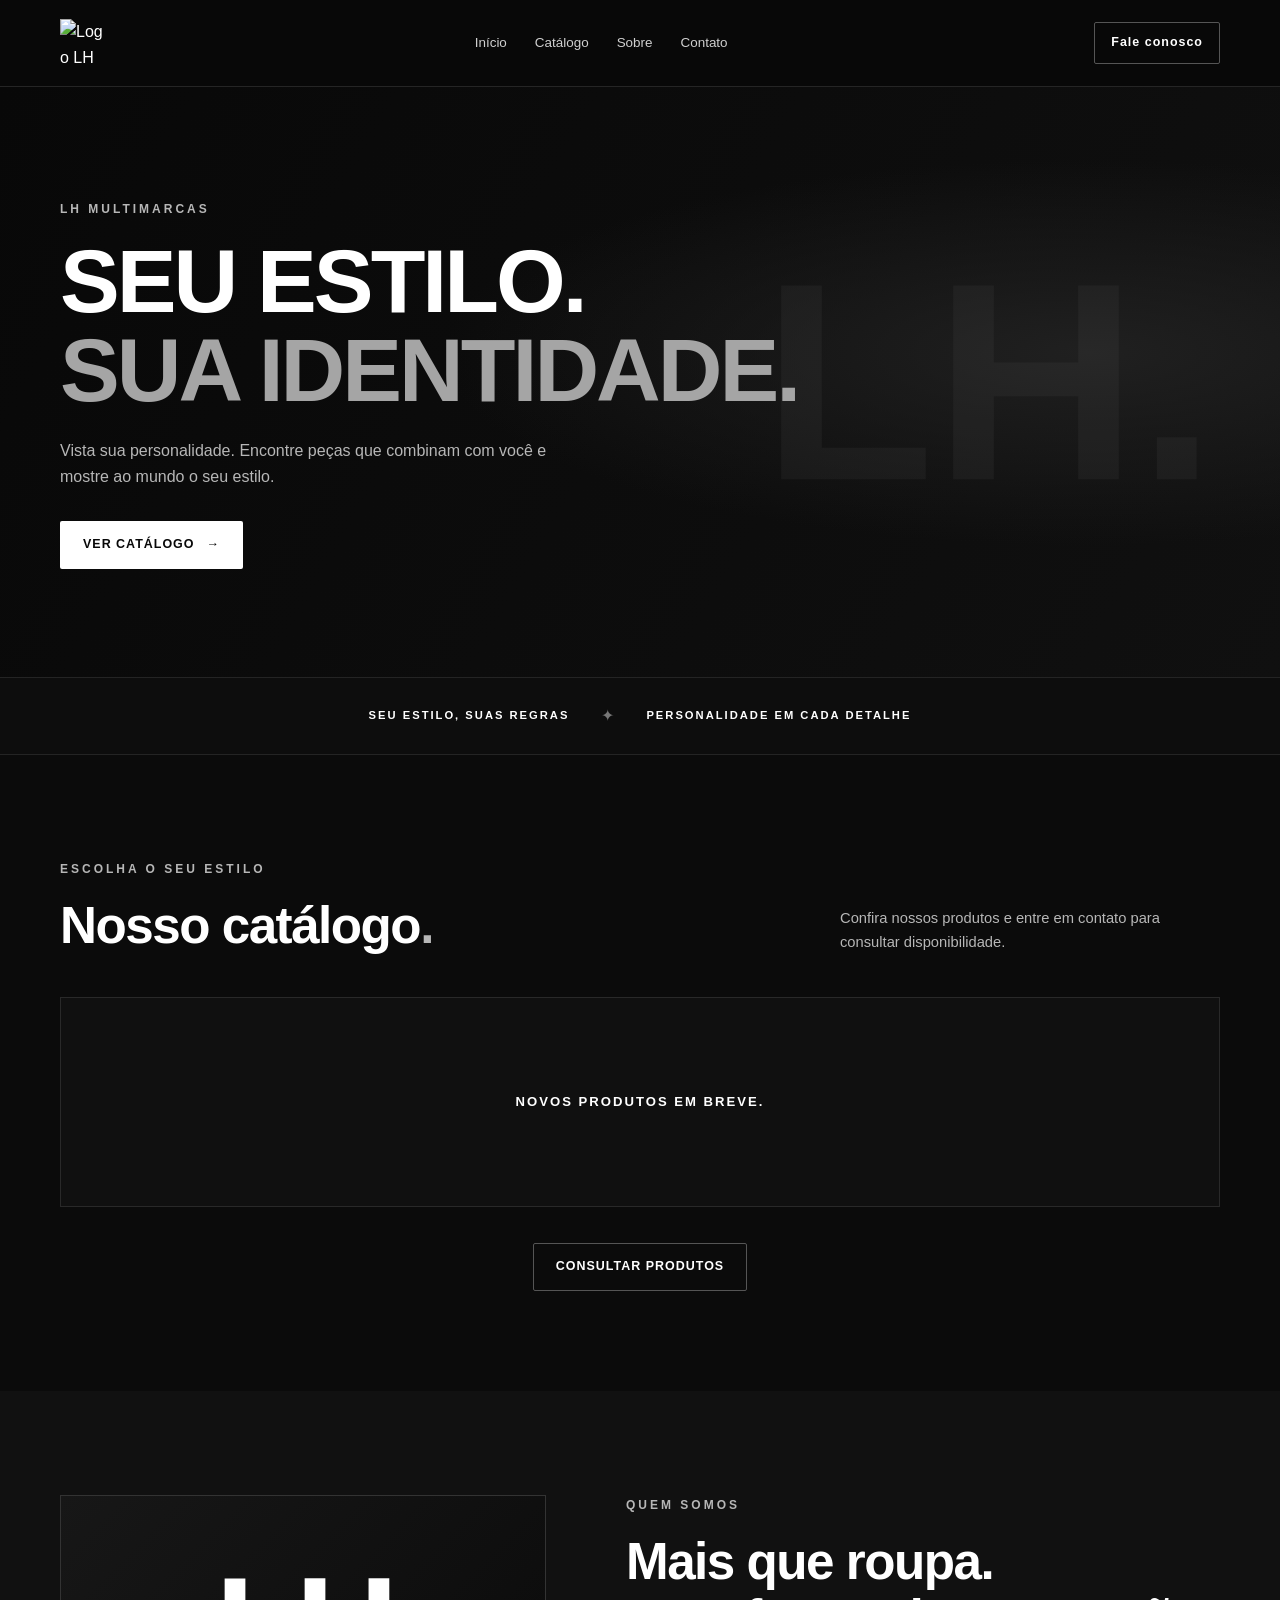
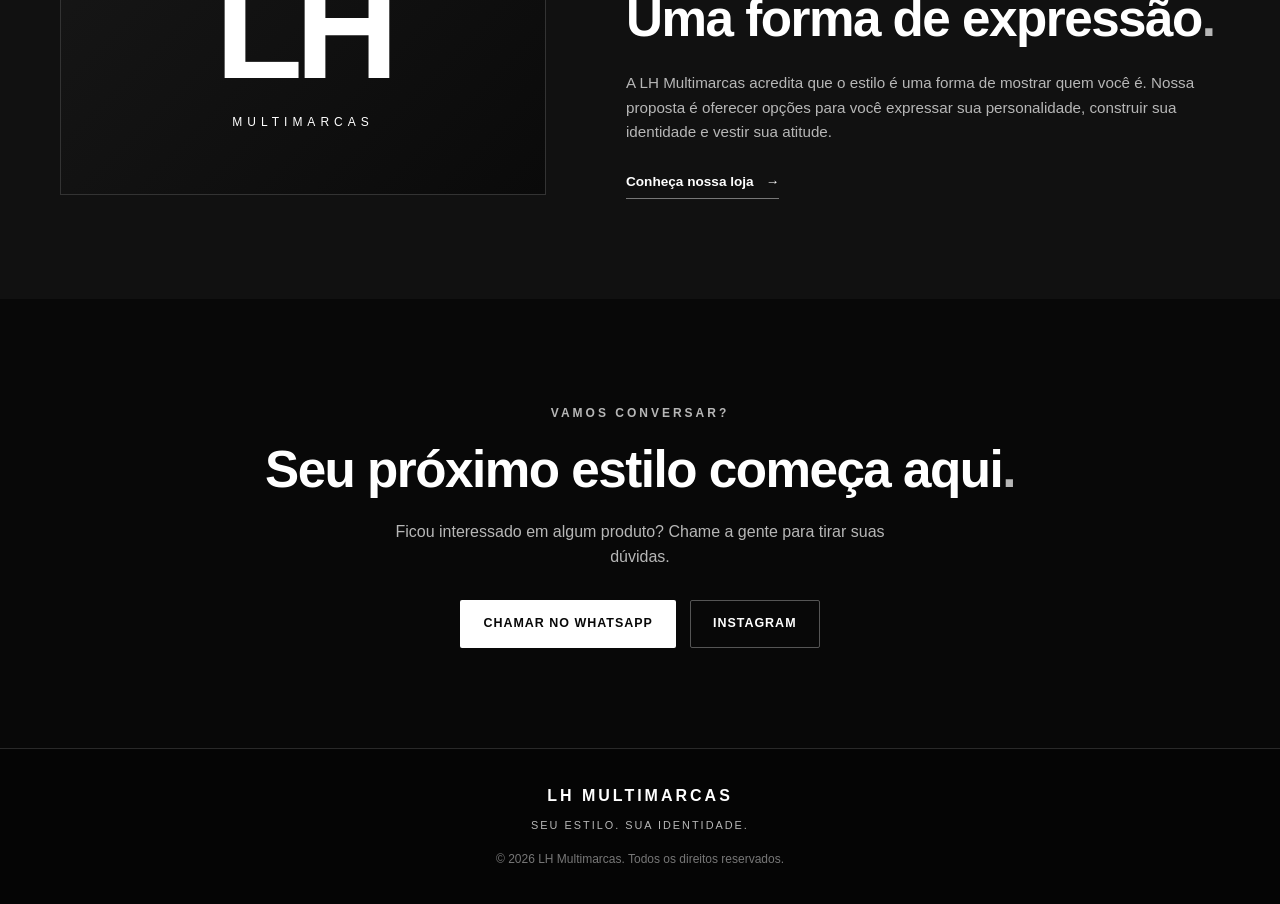
==== commit a13cebb3: "Atualiza logo do cabeçalho" ====
--- a/index.html
+++ b/index.html
@@ -21,14 +21,10 @@
         <div class="container cabecalho-conteudo">
             <a class="marca" href="#inicio" aria-label="LH Multimarcas - início">
                 <img
-                    src="imagens/logo.lh.png"
+                    src="imagens/logo-multimarcas.jpg"
                     alt="Logo LH Multimarcas"
                     class="logo"
                 >
-                <span class="marca-texto">
-                    <strong>LH</strong>
-                    <span>MULTIMARCAS</span>
-                </span>
             </a>
 
             <nav class="navegacao" aria-label="Navegação principal">
@@ -168,7 +164,7 @@
 
                     <a
                         class="botao botao-contorno"
-                        href="https://instagram.com/lhstreetwear.ofc"
+                        href="https://instagram.com/lhmultimarcas.ofc"
                         target="_blank"
                         rel="noopener noreferrer"
                     >
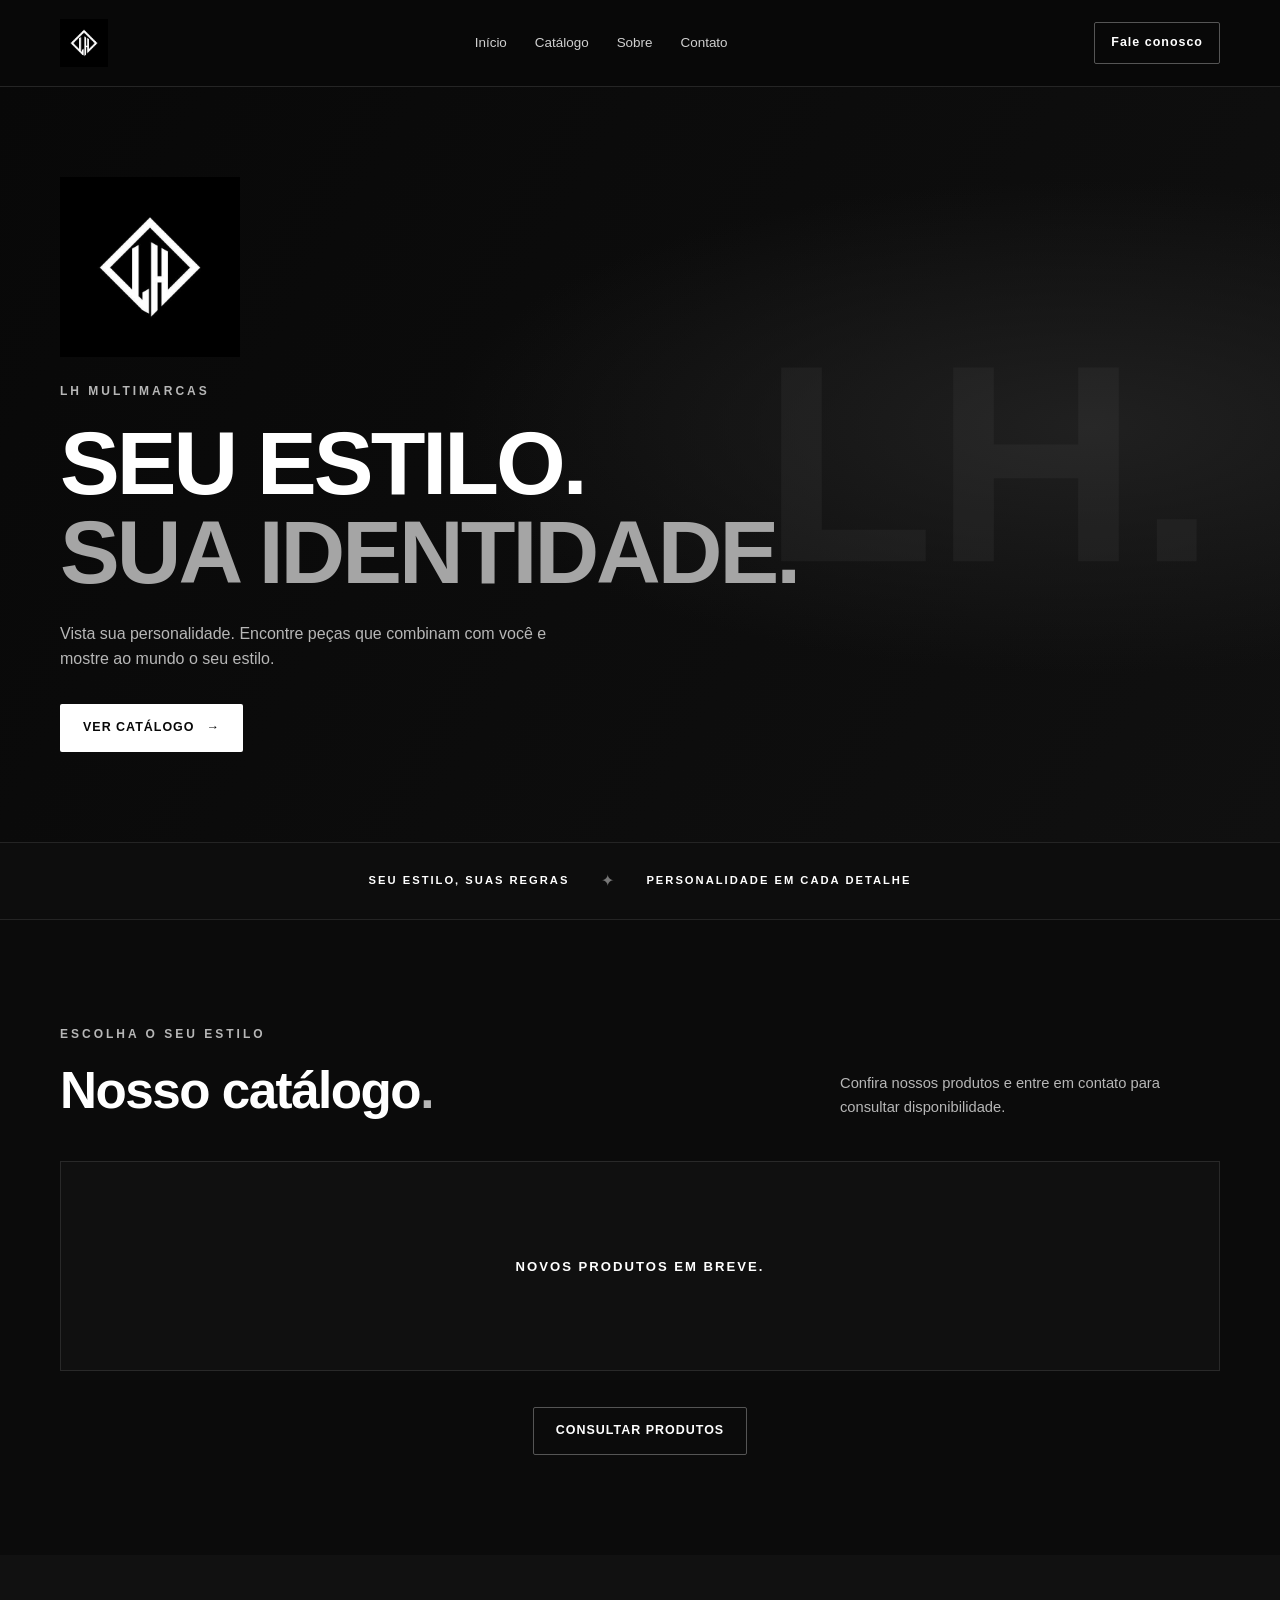
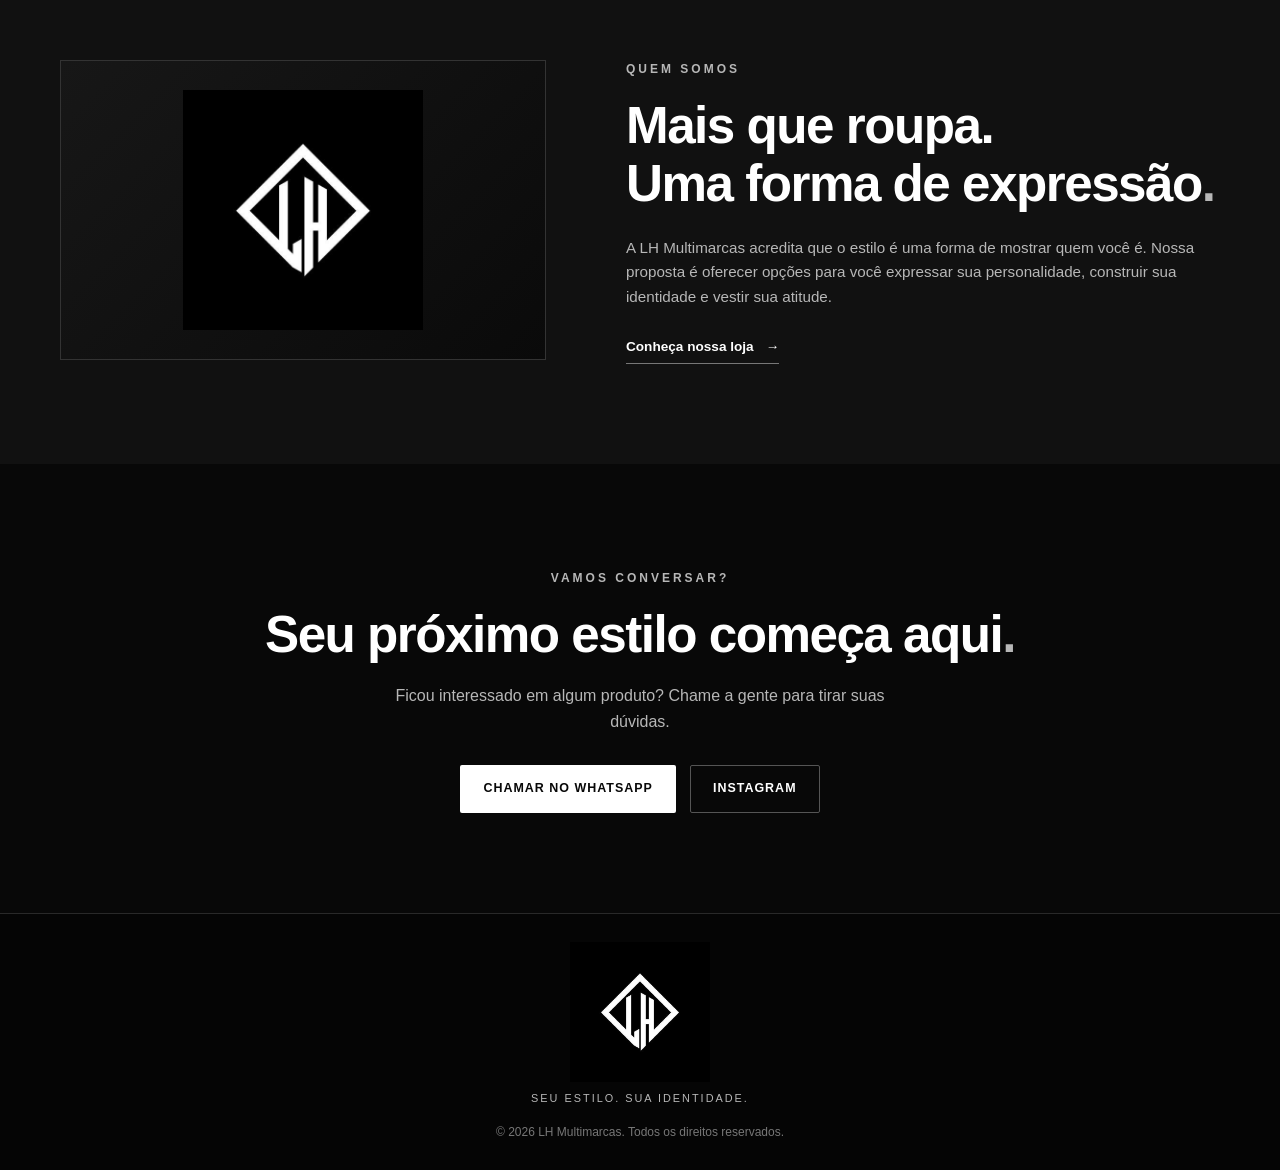
==== commit a14ad051: "Adiciona logos nas secoes do site" ====
--- a/index.html
+++ b/index.html
@@ -49,6 +49,15 @@
         <!-- Apresentação -->
         <section class="hero" id="inicio">
             <div class="container hero-conteudo">
+                
+            <img
+                src="imagens/logo-multimarcas.jpg"
+                alt="Logo LH Multimarcas"
+                class="logo-hero"
+            >
+
+
+
                 <span class="etiqueta">LH MULTIMARCAS</span>
 
                 <h1>
@@ -118,10 +127,15 @@
         <!-- Sobre a loja -->
         <section class="secao sobre" id="sobre">
             <div class="container sobre-conteudo">
-                <div class="sobre-marca" aria-hidden="true">
-                    <span>LH</span>
-                    <small>MULTIMARCAS</small>
-                </div>
+                
+            <div class="sobre-marca">
+                <img
+                src="imagens/logo-multimarcas.jpg"
+                alt="Logo LH Multimarcas"
+                class="logo-sobre"
+                >
+            </div>
+
 
                 <div class="sobre-texto">
                     <span class="etiqueta">QUEM SOMOS</span>
@@ -178,7 +192,15 @@
     <!-- Rodapé -->
     <footer class="rodape">
         <div class="container rodape-conteudo">
-            <a class="rodape-marca" href="#inicio">LH MULTIMARCAS</a>
+            
+<a class="rodape-marca" href="#inicio" aria-label="Voltar ao início">
+    <img
+        src="imagens/logo-multimarcas.jpg"
+        alt="Logo LH Multimarcas"
+        class="logo-rodape"
+    >
+</a>
+
             <p>SEU ESTILO. SUA IDENTIDADE.</p>
             <small>&copy; 2026 LH Multimarcas. Todos os direitos reservados.</small>
         </div>
--- a/css/style.css
+++ b/css/style.css
@@ -806,3 +806,28 @@
         animation-duration: 0.01ms !important;
     }
 }
+
+
+/* 14. Logos da LH Multimarcas */
+
+.logo-hero {
+    width: 180px;
+    max-width: 60%;
+    height: auto;
+    display: block;
+    margin-bottom: 20px;
+}
+
+.logo-sobre {
+    width: 240px;
+    max-width: 100%;
+    height: auto;
+    display: block;
+}
+
+.logo-rodape {
+    width: 140px;
+    max-width: 100%;
+    height: auto;
+    display: block;
+}
